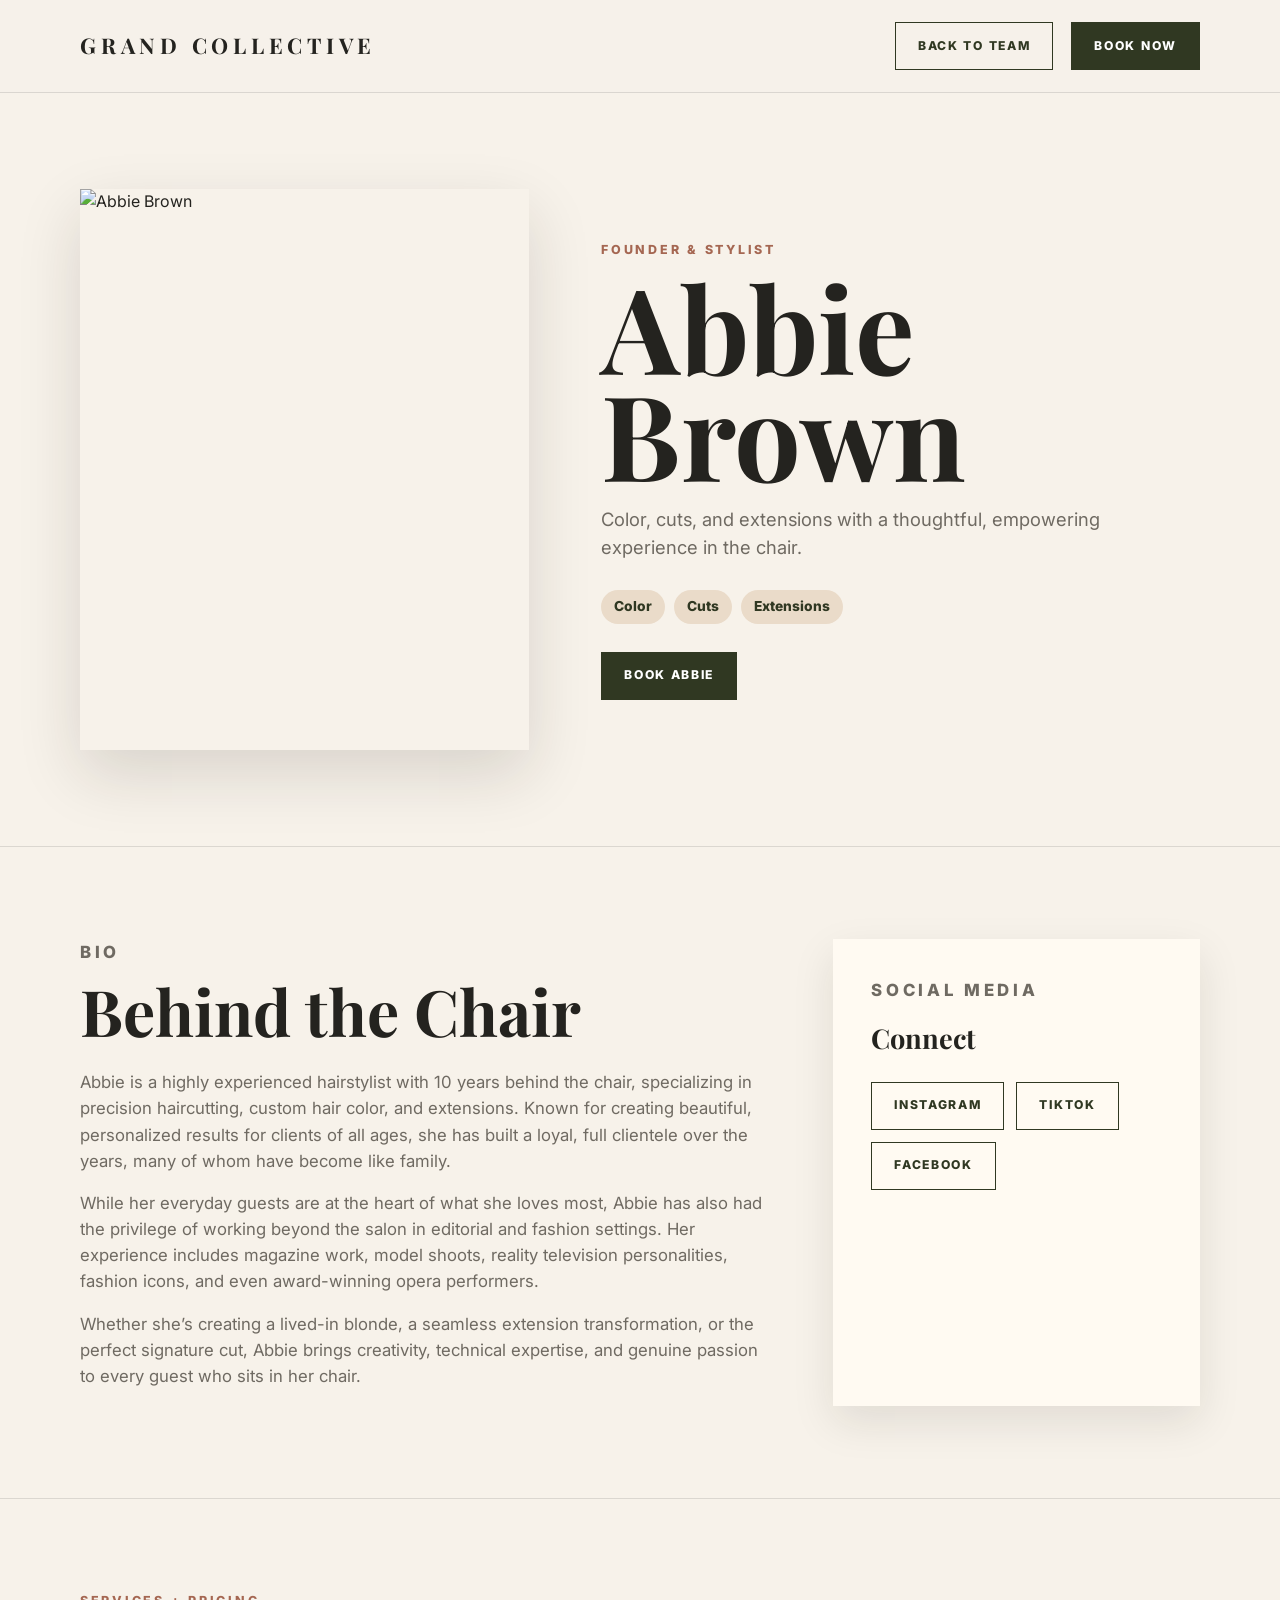
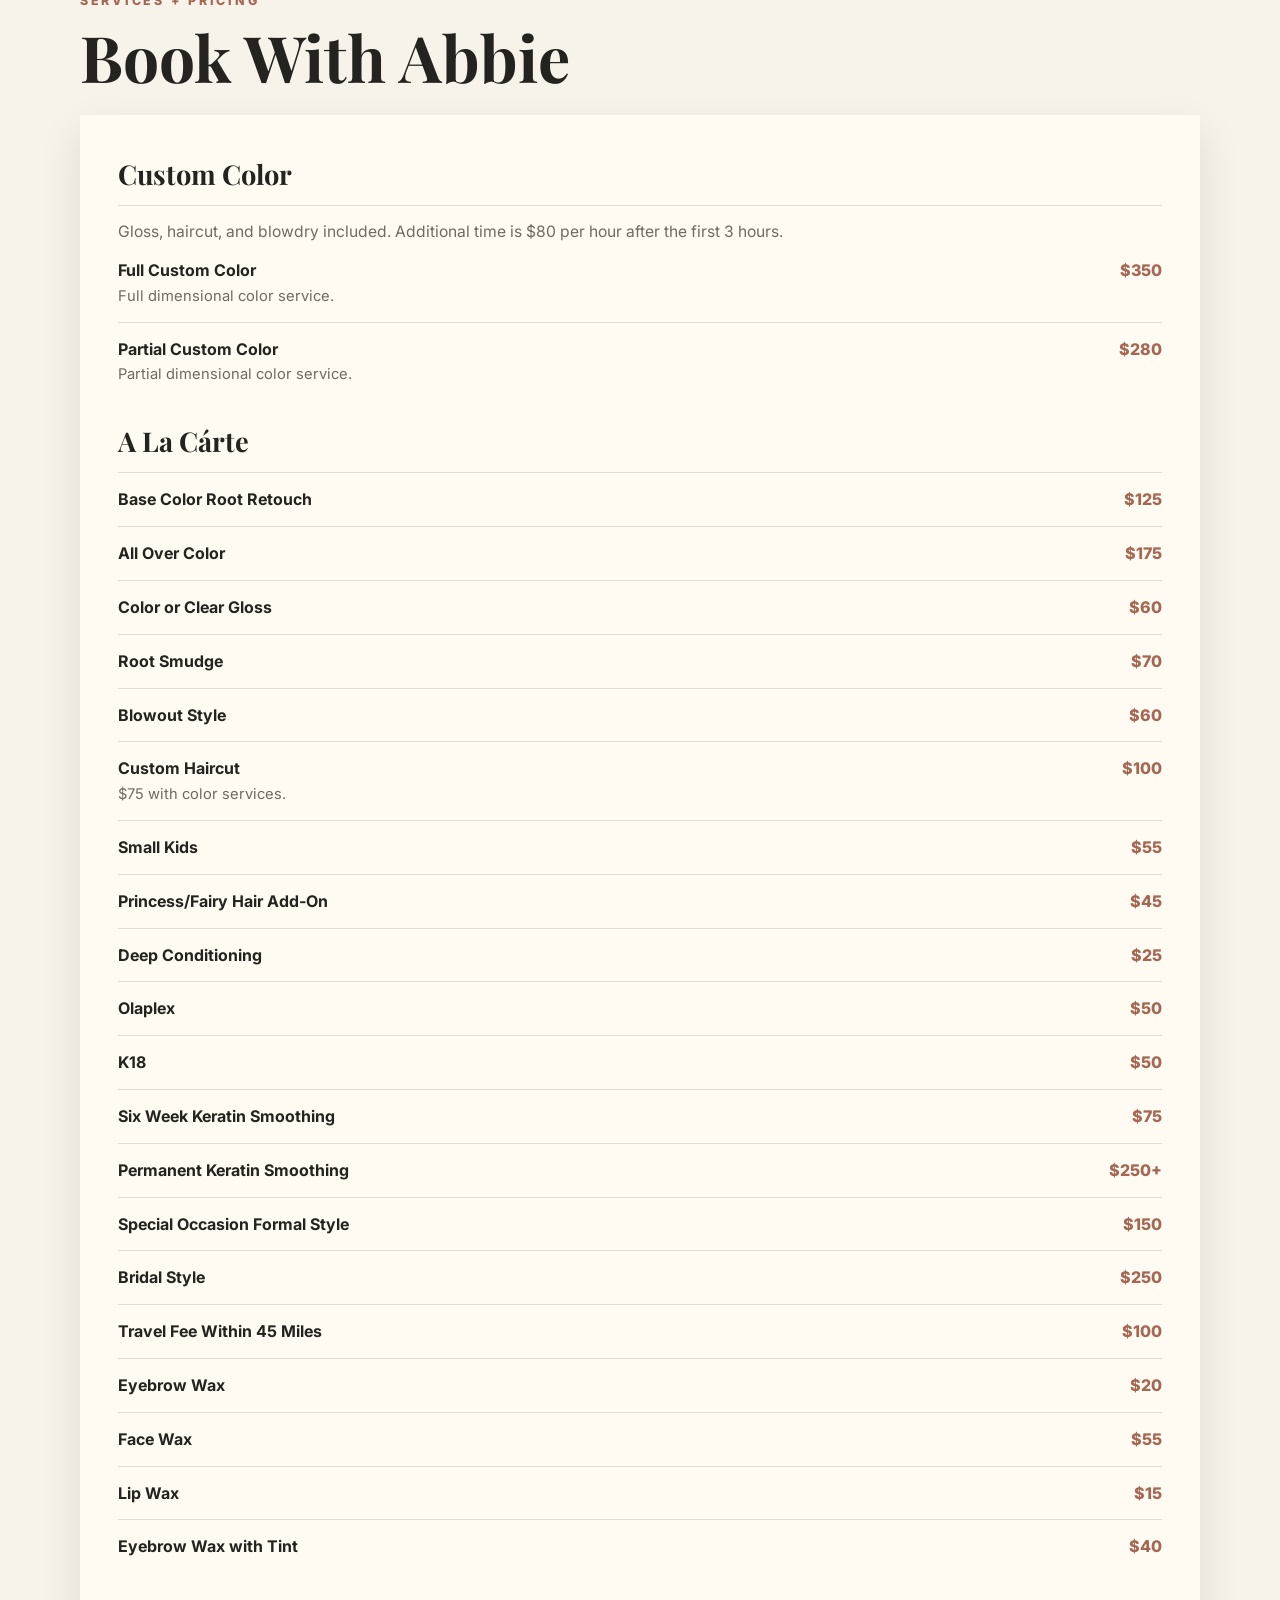
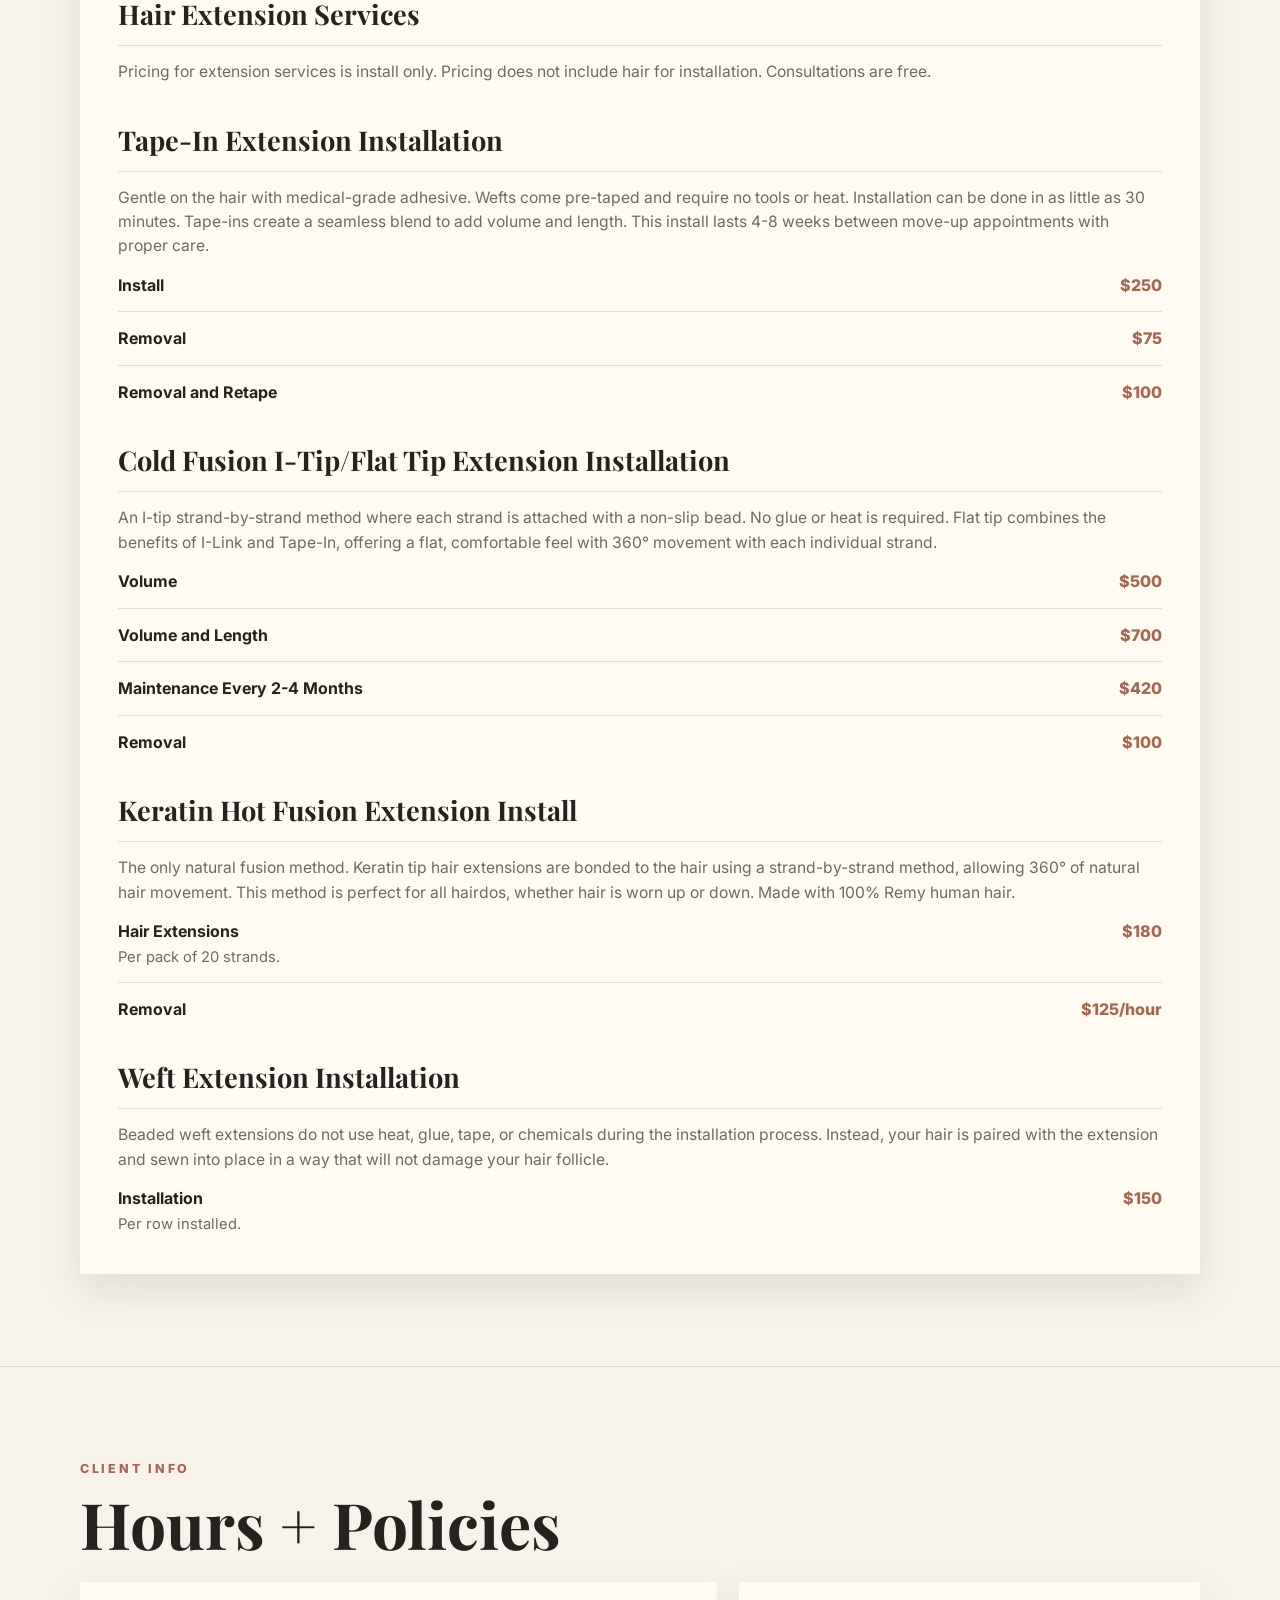
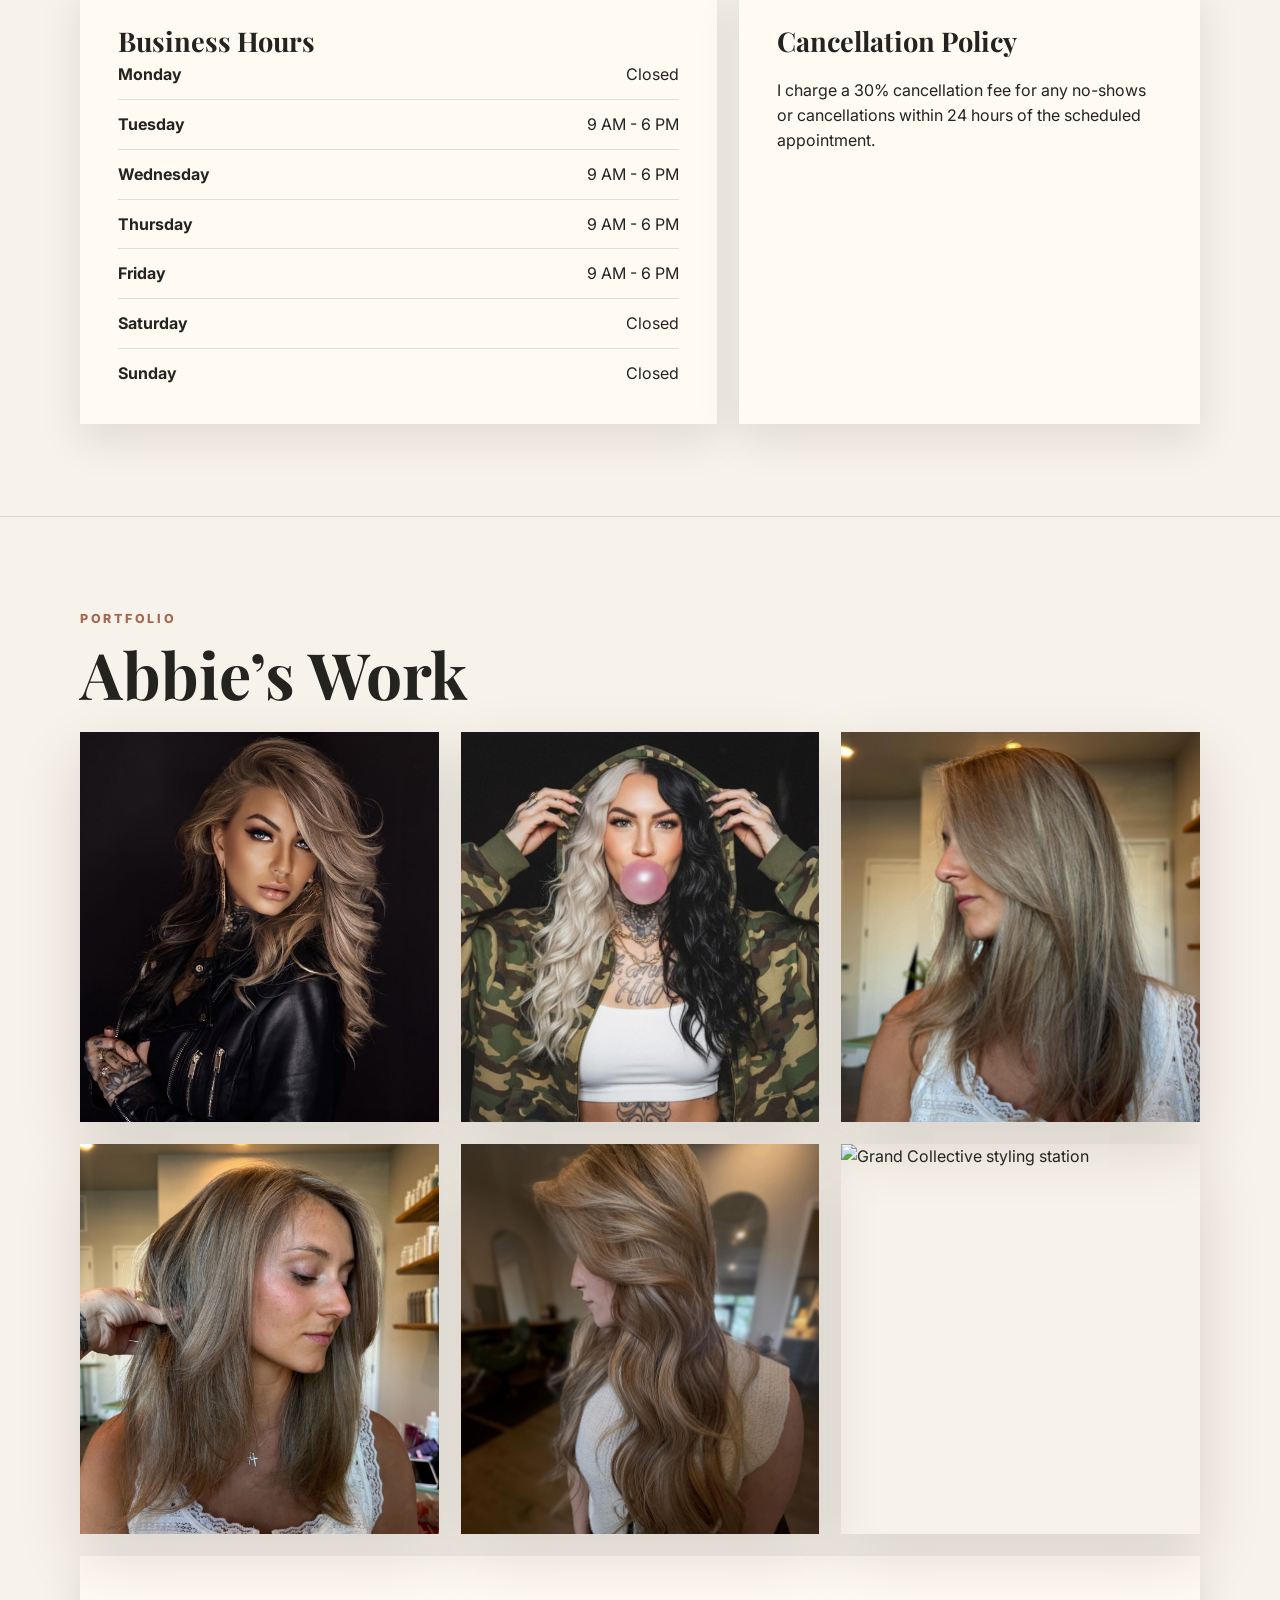
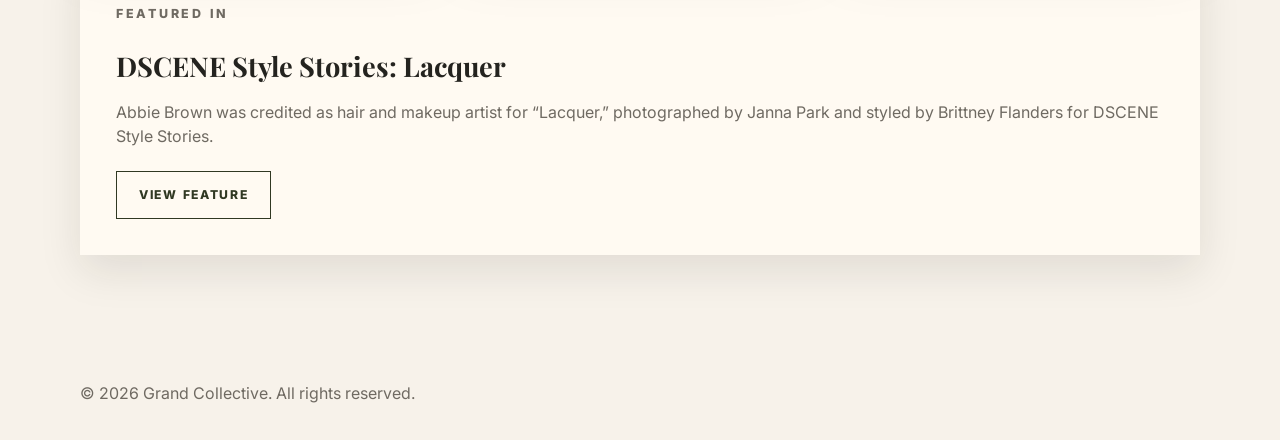
==== abbie-brown.html @ d24822b7 "Initial Grand Collective website" ====
<!doctype html>
<html lang="en">
  <head>
    <meta charset="utf-8" />
    <meta name="viewport" content="width=device-width, initial-scale=1" />
    <title>Abbie Brown | Grand Collective</title>
    <meta
      name="description"
      content="Meet Abbie Brown, founder and stylist at Grand Collective. Explore her bio, services, pricing, portfolio, and social links."
    />
    <link rel="preconnect" href="https://fonts.googleapis.com" />
    <link rel="preconnect" href="https://fonts.gstatic.com" crossorigin />
    <link
      href="https://fonts.googleapis.com/css2?family=Inter:wght@400;500;600;700;800&family=Playfair+Display:wght@500;600;700&display=swap"
      rel="stylesheet"
    />
    <style>
      :root {
        --paper: #f7f2ea;
        --cream: #fffaf2;
        --ink: #24231f;
        --olive: #303822;
        --sage: #687452;
        --clay: #a56752;
        --sand: #e7d8c4;
        --muted: #6f6a62;
        --line: rgba(36, 35, 31, 0.13);
        --shadow: 0 24px 60px rgba(35, 29, 22, 0.14);
      }

      * {
        box-sizing: border-box;
      }

      body {
        margin: 0;
        background: var(--paper);
        color: var(--ink);
        font-family: Inter, system-ui, sans-serif;
        line-height: 1.55;
      }

      img {
        display: block;
        width: 100%;
      }

      a {
        color: inherit;
        text-decoration: none;
      }

      .shell {
        width: min(1120px, calc(100% - 40px));
        margin: 0 auto;
      }

      .topbar {
        padding: 22px 0;
        border-bottom: 1px solid var(--line);
        background: rgba(247, 242, 234, 0.94);
      }

      .topbar-inner,
      .actions {
        display: flex;
        align-items: center;
        justify-content: space-between;
        gap: 18px;
      }

      .brand {
        font-family: "Playfair Display", Georgia, serif;
        font-size: 1.35rem;
        font-weight: 700;
        letter-spacing: 0.22em;
      }

      .button {
        display: inline-flex;
        align-items: center;
        justify-content: center;
        min-height: 48px;
        padding: 0 22px;
        border: 1px solid var(--olive);
        background: var(--olive);
        color: #fff;
        font-size: 0.76rem;
        font-weight: 800;
        letter-spacing: 0.14em;
        text-transform: uppercase;
        transition: transform 180ms ease, background 180ms ease, color 180ms ease;
      }

      .button:hover {
        transform: translateY(-1px);
        background: var(--clay);
      }

      .button.secondary {
        background: transparent;
        color: var(--olive);
      }

      .button.secondary:hover {
        background: var(--olive);
        color: #fff;
      }

      .hero {
        padding: clamp(52px, 8vw, 96px) 0;
      }

      .hero-grid {
        display: grid;
        grid-template-columns: minmax(280px, 0.75fr) minmax(0, 1fr);
        gap: clamp(34px, 6vw, 72px);
        align-items: center;
      }

      .portrait {
        aspect-ratio: 4 / 5;
        object-fit: cover;
        object-position: center 30%;
        box-shadow: var(--shadow);
      }

      .eyebrow {
        margin: 0 0 14px;
        color: var(--clay);
        font-size: 0.78rem;
        font-weight: 800;
        letter-spacing: 0.22em;
        text-transform: uppercase;
      }

      h1,
      h2,
      h3 {
        font-family: "Playfair Display", Georgia, serif;
        letter-spacing: 0;
      }

      h1 {
        margin: 0;
        font-size: clamp(4rem, 10vw, 7.4rem);
        line-height: 0.9;
      }

      h2 {
        margin: 0 0 26px;
        font-size: clamp(2.3rem, 5vw, 4.2rem);
        line-height: 1;
      }

      h3 {
        margin: 0;
        font-size: 1.7rem;
      }

      .lead {
        max-width: 640px;
        color: var(--muted);
        font-size: 1.15rem;
      }

      .chips {
        display: flex;
        flex-wrap: wrap;
        gap: 9px;
        margin: 28px 0;
      }

      .chip {
        display: inline-flex;
        align-items: center;
        min-height: 34px;
        padding: 0 13px;
        border-radius: 999px;
        background: #eadbc9;
        color: var(--olive);
        font-size: 0.86rem;
        font-weight: 800;
      }

      .section {
        padding: clamp(58px, 8vw, 92px) 0;
        border-top: 1px solid var(--line);
      }

      .bio {
        display: grid;
        grid-template-columns: minmax(0, 0.72fr) minmax(280px, 0.38fr);
        gap: clamp(30px, 5vw, 58px);
      }

      .bio p {
        margin-top: 0;
        color: var(--muted);
        font-size: 1.05rem;
      }

      .panel {
        background: var(--cream);
        padding: clamp(24px, 4vw, 38px);
        box-shadow: 0 16px 40px rgba(32, 28, 22, 0.1);
      }

      .service-list {
        display: grid;
        gap: 34px;
      }

      .service-group {
        display: grid;
        gap: 14px;
      }

      .service-group h3 {
        padding-bottom: 10px;
        border-bottom: 1px solid var(--line);
      }

      .service-note {
        margin: 0;
        color: var(--muted);
        font-size: 0.98rem;
      }

      .service-row {
        display: grid;
        grid-template-columns: 1fr auto;
        gap: 18px;
        padding-bottom: 14px;
        border-bottom: 1px solid var(--line);
      }

      .service-row:last-child {
        padding-bottom: 0;
        border-bottom: 0;
      }

      .service-row strong {
        display: block;
      }

      .service-row span {
        color: var(--muted);
        font-size: 0.92rem;
      }

      .price {
        color: var(--clay);
        font-weight: 800;
        white-space: nowrap;
      }

      .portfolio {
        display: grid;
        grid-template-columns: repeat(3, minmax(0, 1fr));
        gap: 22px;
      }

      .portfolio img {
        height: 390px;
        object-fit: cover;
        box-shadow: var(--shadow);
      }

      .portfolio img:nth-child(1),
      .portfolio img:nth-child(2) {
        grid-column: span 1;
        object-position: center 34%;
      }

      .portfolio img:nth-child(3),
      .portfolio img:nth-child(4),
      .portfolio img:nth-child(5) {
        object-position: center 28%;
      }

      .portfolio img:nth-child(6) {
        object-position: center 42%;
      }

      .feature-credit {
        margin-top: 22px;
        background: var(--cream);
        padding: clamp(24px, 4vw, 36px);
        box-shadow: 0 16px 40px rgba(32, 28, 22, 0.1);
      }

      .feature-credit p {
        margin: 12px 0 22px;
        color: var(--muted);
      }

      .policy-card {
        max-width: 760px;
      }

      .info-grid {
        display: grid;
        grid-template-columns: minmax(0, 0.58fr) minmax(0, 0.42fr);
        gap: 22px;
      }

      .hours-list {
        display: grid;
        gap: 12px;
      }

      .hours-row {
        display: flex;
        justify-content: space-between;
        gap: 18px;
        padding-bottom: 12px;
        border-bottom: 1px solid var(--line);
      }

      .hours-row:last-child {
        padding-bottom: 0;
        border-bottom: 0;
      }

      .hours-row strong {
        color: var(--ink);
      }

      .socials {
        display: flex;
        flex-wrap: wrap;
        gap: 12px;
      }

      footer {
        padding: 34px 0;
        color: var(--muted);
      }

      @media (max-width: 800px) {
        .topbar-inner,
        .actions,
        .hero-grid,
        .bio,
        .info-grid,
        .portfolio {
          grid-template-columns: 1fr;
        }

        .topbar-inner,
        .actions {
          align-items: flex-start;
          flex-direction: column;
        }

        .portfolio img {
          height: auto;
          aspect-ratio: 4 / 5;
        }
      }
    </style>
  </head>
  <body>
    <header class="topbar">
      <div class="shell topbar-inner">
        <a class="brand" href="index.html">GRAND COLLECTIVE</a>
        <div class="actions">
          <a class="button secondary" href="index.html#team">Back to Team</a>
          <a class="button" href="https://grandcollectivehuntsville.glossgenius.com/?utm_source=ig&utm_medium=social&utm_content=link_in_bio&fbclid=PAZXh0bgNhZW0CMTEAc3J0YwZhcHBfaWQMMjU2MjgxMDQwNTU4AAGnZsfAuqTr_RcY8JZEIVzweWNhP7jleYzl6DCCFfzknb7yKL3kQBgJH4zd3f0_aem_VkhIuakeYxaHfkdkt6CN2g" target="_blank" rel="noopener noreferrer">Book Now</a>
        </div>
      </div>
    </header>

    <main>
      <section class="hero">
        <div class="shell hero-grid">
          <img
            class="portrait"
            src="https://scontent-atl3-3.xx.fbcdn.net/v/t51.82787-15/645828600_18410996041132107_3146058509000540786_n.jpg?_nc_cat=110&ccb=1-7&_nc_sid=13d280&_nc_ohc=li1byOD70IgQ7kNvwHXrajr&_nc_oc=AdpPL_FQhlfdvkfmpKuUC0N3AaipbnE9xG3eQyv5bgI722FaXKbrHOtxYbBy1-VGNukWis0WMuGWxEHHqZU8U7DI&_nc_zt=23&_nc_ht=scontent-atl3-3.xx&_nc_gid=JzuvWcwWNHqsFKh1lFBW8g&_nc_ss=7b2a8&oh=00_Af6SgL-Ng6SJJpRJ5q_Zm3h-JYjQXnUCcD03-8H7LQjuSw&oe=69FB43D0"
            alt="Abbie Brown"
          />
          <div>
            <p class="eyebrow">Founder & Stylist</p>
            <h1>Abbie Brown</h1>
            <p class="lead">
              Color, cuts, and extensions with a thoughtful, empowering experience in the chair.
            </p>
            <div class="chips" aria-label="Specialties">
              <span class="chip">Color</span>
              <span class="chip">Cuts</span>
              <span class="chip">Extensions</span>
            </div>
            <div class="actions">
              <a class="button" href="https://grandcollectivehuntsville.glossgenius.com/?utm_source=ig&utm_medium=social&utm_content=link_in_bio&fbclid=PAZXh0bgNhZW0CMTEAc3J0YwZhcHBfaWQMMjU2MjgxMDQwNTU4AAGnZsfAuqTr_RcY8JZEIVzweWNhP7jleYzl6DCCFfzknb7yKL3kQBgJH4zd3f0_aem_VkhIuakeYxaHfkdkt6CN2g" target="_blank" rel="noopener noreferrer">Book Abbie</a>
            </div>
          </div>
        </div>
      </section>

      <section class="section">
        <div class="shell bio">
          <div>
            <p class="eyebrow">Bio</p>
            <h2>Behind the Chair</h2>
            <p>
              Abbie is a highly experienced hairstylist with 10 years behind the chair, specializing in precision
              haircutting, custom hair color, and extensions. Known for creating beautiful, personalized results for
              clients of all ages, she has built a loyal, full clientele over the years, many of whom have become like
              family.
            </p>
            <p>
              While her everyday guests are at the heart of what she loves most, Abbie has also had the privilege of
              working beyond the salon in editorial and fashion settings. Her experience includes magazine work, model
              shoots, reality television personalities, fashion icons, and even award-winning opera performers.
            </p>
            <p>
              Whether she’s creating a lived-in blonde, a seamless extension transformation, or the perfect signature
              cut, Abbie brings creativity, technical expertise, and genuine passion to every guest who sits in her
              chair.
            </p>
          </div>

          <aside class="panel">
            <p class="eyebrow">Social Media</p>
            <h3>Connect</h3>
            <div class="socials" style="margin-top: 22px">
              <a
                class="button secondary"
                href="https://www.instagram.com/abbiebrownstylist/"
                target="_blank"
                rel="noopener noreferrer"
              >
                Instagram
              </a>
              <a
                class="button secondary"
                href="https://www.tiktok.com/@abbiebrownstylist"
                target="_blank"
                rel="noopener noreferrer"
              >
                TikTok
              </a>
              <a
                class="button secondary"
                href="https://www.facebook.com/abbiebrownstylist/?ref=NONE_xav_ig_profile_page_web"
                target="_blank"
                rel="noopener noreferrer"
              >
                Facebook
              </a>
            </div>
          </aside>
        </div>
      </section>

      <section class="section">
        <div class="shell">
          <p class="eyebrow">Services + Pricing</p>
          <h2>Book With Abbie</h2>
          <div class="panel service-list">
            <div class="service-group">
              <h3>Custom Color</h3>
              <p class="service-note">Gloss, haircut, and blowdry included. Additional time is $80 per hour after the first 3 hours.</p>
              <div class="service-row">
                <div>
                  <strong>Full Custom Color</strong>
                  <span>Full dimensional color service.</span>
                </div>
                <div class="price">$350</div>
              </div>
              <div class="service-row">
                <div>
                  <strong>Partial Custom Color</strong>
                  <span>Partial dimensional color service.</span>
                </div>
                <div class="price">$280</div>
              </div>
            </div>

            <div class="service-group">
              <h3>A La Cárte</h3>
              <div class="service-row"><div><strong>Base Color Root Retouch</strong></div><div class="price">$125</div></div>
              <div class="service-row"><div><strong>All Over Color</strong></div><div class="price">$175</div></div>
              <div class="service-row"><div><strong>Color or Clear Gloss</strong></div><div class="price">$60</div></div>
              <div class="service-row"><div><strong>Root Smudge</strong></div><div class="price">$70</div></div>
              <div class="service-row"><div><strong>Blowout Style</strong></div><div class="price">$60</div></div>
              <div class="service-row">
                <div><strong>Custom Haircut</strong><span>$75 with color services.</span></div>
                <div class="price">$100</div>
              </div>
              <div class="service-row"><div><strong>Small Kids</strong></div><div class="price">$55</div></div>
              <div class="service-row"><div><strong>Princess/Fairy Hair Add-On</strong></div><div class="price">$45</div></div>
              <div class="service-row"><div><strong>Deep Conditioning</strong></div><div class="price">$25</div></div>
              <div class="service-row"><div><strong>Olaplex</strong></div><div class="price">$50</div></div>
              <div class="service-row"><div><strong>K18</strong></div><div class="price">$50</div></div>
              <div class="service-row"><div><strong>Six Week Keratin Smoothing</strong></div><div class="price">$75</div></div>
              <div class="service-row"><div><strong>Permanent Keratin Smoothing</strong></div><div class="price">$250+</div></div>
              <div class="service-row"><div><strong>Special Occasion Formal Style</strong></div><div class="price">$150</div></div>
              <div class="service-row"><div><strong>Bridal Style</strong></div><div class="price">$250</div></div>
              <div class="service-row"><div><strong>Travel Fee Within 45 Miles</strong></div><div class="price">$100</div></div>
              <div class="service-row"><div><strong>Eyebrow Wax</strong></div><div class="price">$20</div></div>
              <div class="service-row"><div><strong>Face Wax</strong></div><div class="price">$55</div></div>
              <div class="service-row"><div><strong>Lip Wax</strong></div><div class="price">$15</div></div>
              <div class="service-row"><div><strong>Eyebrow Wax with Tint</strong></div><div class="price">$40</div></div>
            </div>

            <div class="service-group">
              <h3>Hair Extension Services</h3>
              <p class="service-note">
                Pricing for extension services is install only. Pricing does not include hair for installation.
                Consultations are free.
              </p>
            </div>

            <div class="service-group">
              <h3>Tape-In Extension Installation</h3>
              <p class="service-note">
                Gentle on the hair with medical-grade adhesive. Wefts come pre-taped and require no tools or heat.
                Installation can be done in as little as 30 minutes. Tape-ins create a seamless blend to add volume and
                length. This install lasts 4-8 weeks between move-up appointments with proper care.
              </p>
              <div class="service-row"><div><strong>Install</strong></div><div class="price">$250</div></div>
              <div class="service-row"><div><strong>Removal</strong></div><div class="price">$75</div></div>
              <div class="service-row"><div><strong>Removal and Retape</strong></div><div class="price">$100</div></div>
            </div>

            <div class="service-group">
              <h3>Cold Fusion I-Tip/Flat Tip Extension Installation</h3>
              <p class="service-note">
                An I-tip strand-by-strand method where each strand is attached with a non-slip bead. No glue or heat is
                required. Flat tip combines the benefits of I-Link and Tape-In, offering a flat, comfortable feel with
                360° movement with each individual strand.
              </p>
              <div class="service-row"><div><strong>Volume</strong></div><div class="price">$500</div></div>
              <div class="service-row"><div><strong>Volume and Length</strong></div><div class="price">$700</div></div>
              <div class="service-row"><div><strong>Maintenance Every 2-4 Months</strong></div><div class="price">$420</div></div>
              <div class="service-row"><div><strong>Removal</strong></div><div class="price">$100</div></div>
            </div>

            <div class="service-group">
              <h3>Keratin Hot Fusion Extension Install</h3>
              <p class="service-note">
                The only natural fusion method. Keratin tip hair extensions are bonded to the hair using a
                strand-by-strand method, allowing 360° of natural hair movement. This method is perfect for all hairdos,
                whether hair is worn up or down. Made with 100% Remy human hair.
              </p>
              <div class="service-row">
                <div><strong>Hair Extensions</strong><span>Per pack of 20 strands.</span></div>
                <div class="price">$180</div>
              </div>
              <div class="service-row"><div><strong>Removal</strong></div><div class="price">$125/hour</div></div>
            </div>

            <div class="service-group">
              <h3>Weft Extension Installation</h3>
              <p class="service-note">
                Beaded weft extensions do not use heat, glue, tape, or chemicals during the installation process.
                Instead, your hair is paired with the extension and sewn into place in a way that will not damage your
                hair follicle.
              </p>
              <div class="service-row">
                <div><strong>Installation</strong><span>Per row installed.</span></div>
                <div class="price">$150</div>
              </div>
            </div>
          </div>
        </div>
      </section>

      <section class="section">
        <div class="shell">
          <p class="eyebrow">Client Info</p>
          <h2>Hours + Policies</h2>
          <div class="info-grid">
            <div class="panel">
              <h3>Business Hours</h3>
              <div class="hours-list">
                <div class="hours-row"><strong>Monday</strong><span>Closed</span></div>
                <div class="hours-row"><strong>Tuesday</strong><span>9 AM - 6 PM</span></div>
                <div class="hours-row"><strong>Wednesday</strong><span>9 AM - 6 PM</span></div>
                <div class="hours-row"><strong>Thursday</strong><span>9 AM - 6 PM</span></div>
                <div class="hours-row"><strong>Friday</strong><span>9 AM - 6 PM</span></div>
                <div class="hours-row"><strong>Saturday</strong><span>Closed</span></div>
                <div class="hours-row"><strong>Sunday</strong><span>Closed</span></div>
              </div>
            </div>
            <div class="panel policy-card">
              <h3>Cancellation Policy</h3>
              <p>
                I charge a 30% cancellation fee for any no-shows or cancellations within 24 hours of the scheduled
                appointment.
              </p>
            </div>
          </div>
        </div>
      </section>

      <section class="section">
        <div class="shell">
          <p class="eyebrow">Portfolio</p>
          <h2>Abbie’s Work</h2>
          <div class="portfolio">
            <img src="assets/abbie-portfolio-editorial-blonde.jpg" alt="Editorial blonde hair styled by Abbie Brown" />
            <img src="assets/abbie-portfolio-split-color.jpg" alt="Split black and platinum hair color by Abbie Brown" />
            <img src="assets/abbie-portfolio-soft-blonde-side.jpg" alt="Soft dimensional blonde color by Abbie Brown" />
            <img src="assets/abbie-portfolio-soft-blonde-front.jpg" alt="Dimensional blonde haircut and color by Abbie Brown" />
            <img src="assets/abbie-portfolio-long-blonde.jpg" alt="Long blonde waves and color by Abbie Brown" />
            <img src="assets/salon-styling-station.jpeg" alt="Grand Collective styling station" />
          </div>
          <div class="feature-credit">
            <p class="eyebrow">Featured In</p>
            <h3>DSCENE Style Stories: Lacquer</h3>
            <p>
              Abbie Brown was credited as hair and makeup artist for “Lacquer,” photographed by Janna Park and styled by
              Brittney Flanders for DSCENE Style Stories.
            </p>
            <a
              class="button secondary"
              href="https://www.designscene.net/2022/04/lacquer-janna-park.html"
              target="_blank"
              rel="noopener noreferrer"
            >
              View Feature
            </a>
          </div>
        </div>
      </section>
    </main>

    <footer>
      <div class="shell">© 2026 Grand Collective. All rights reserved.</div>
    </footer>
  </body>
</html>
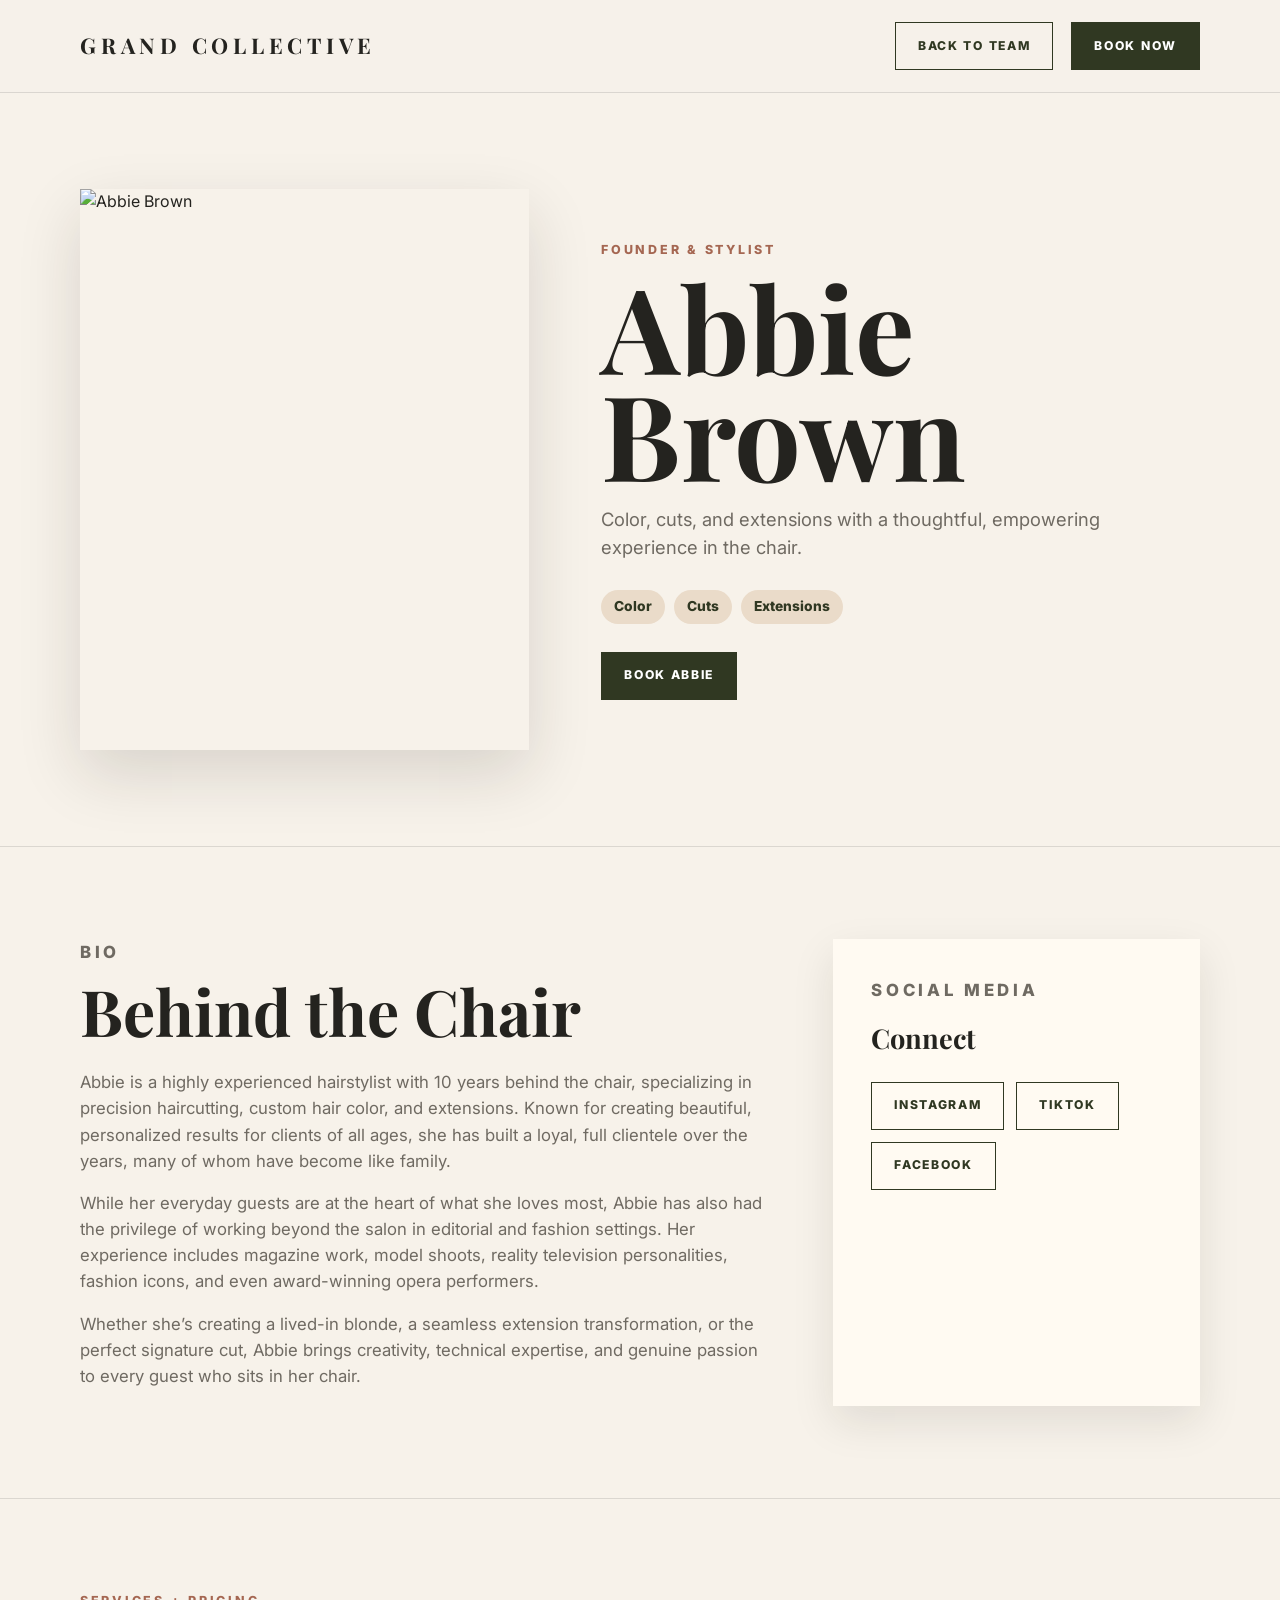
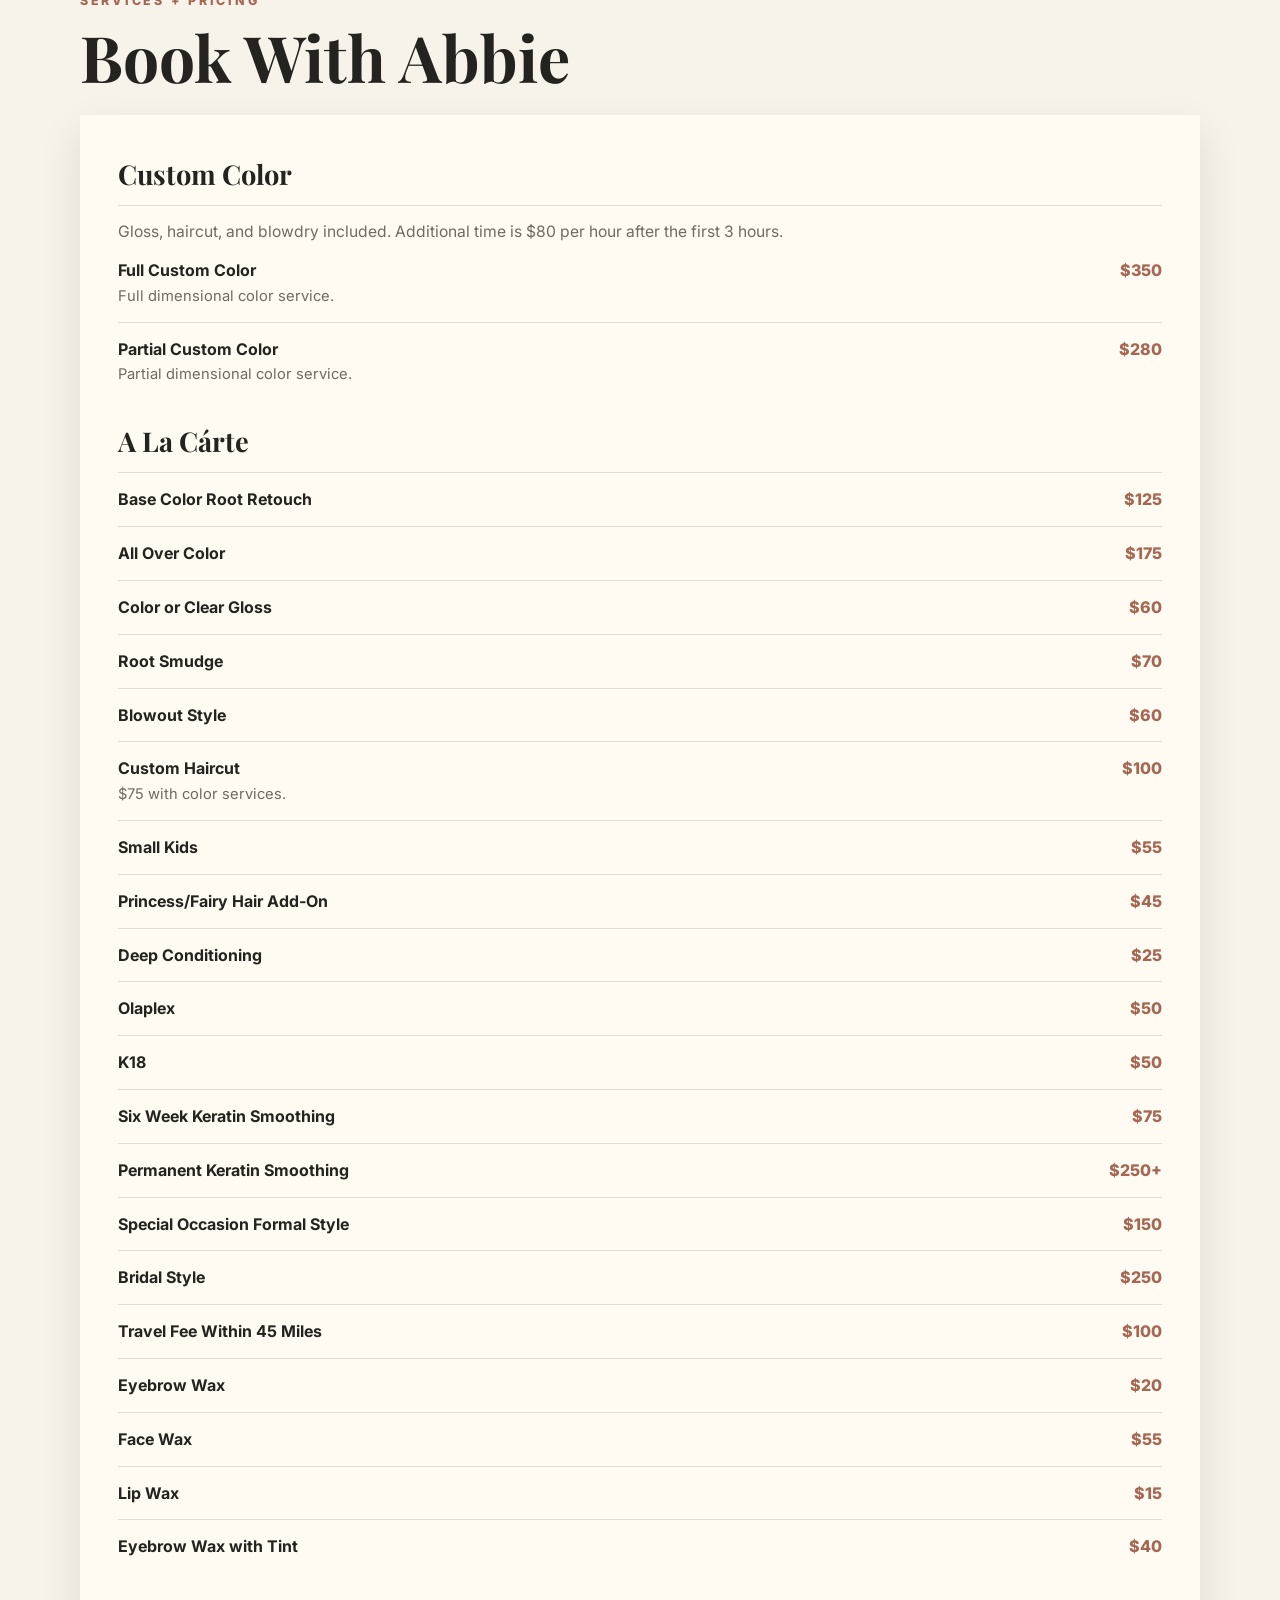
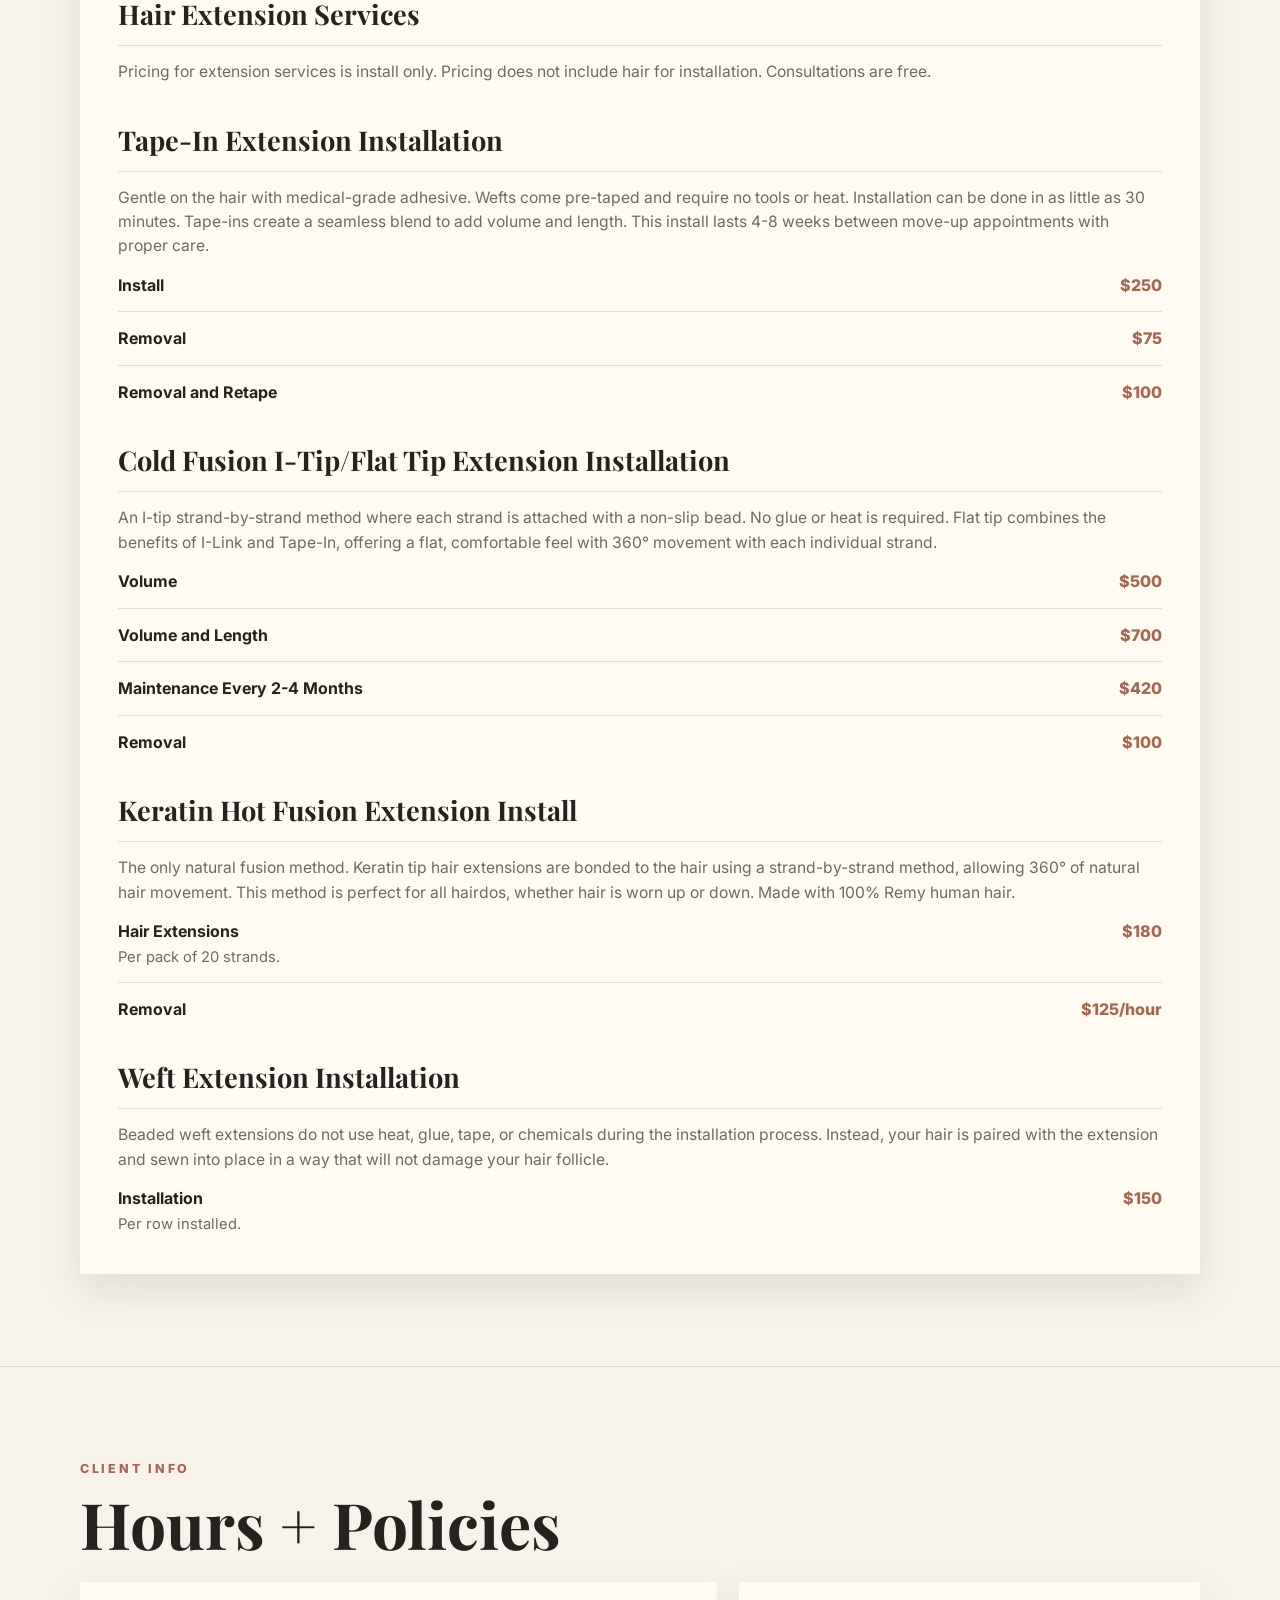
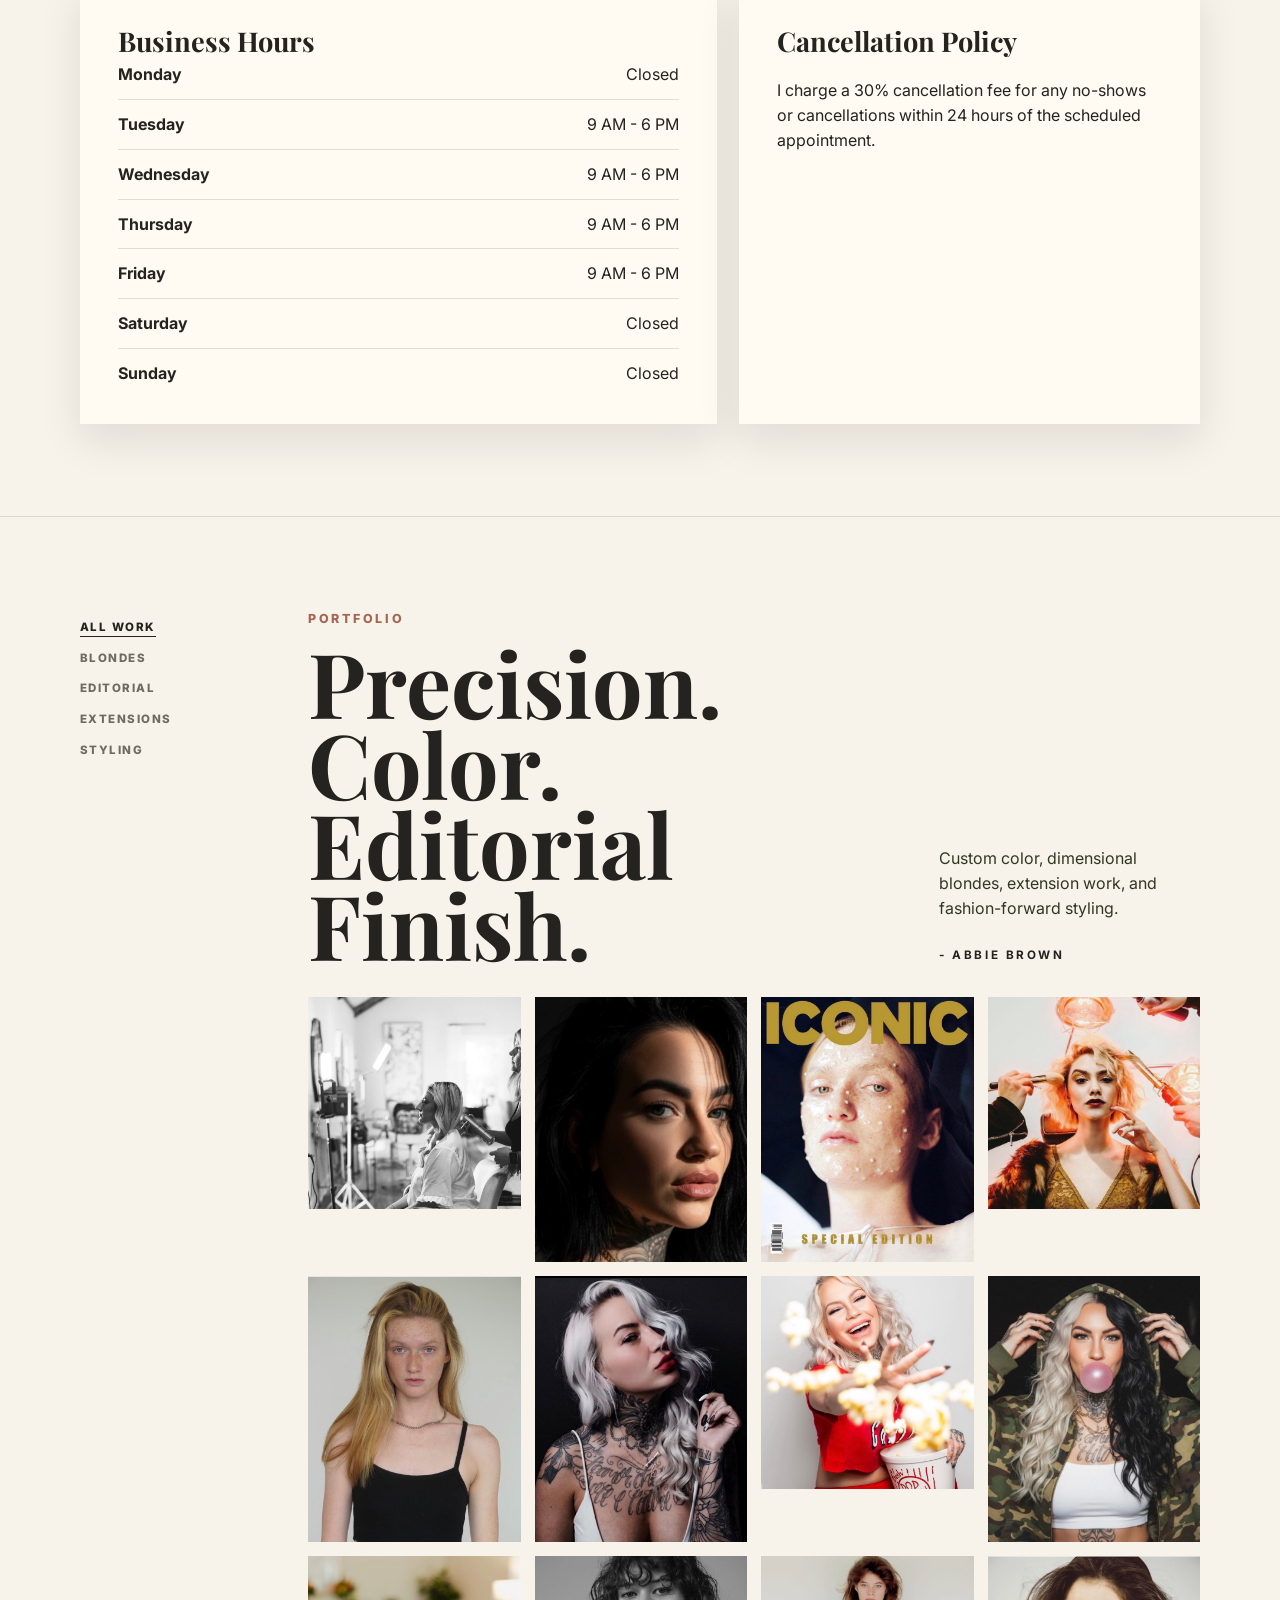
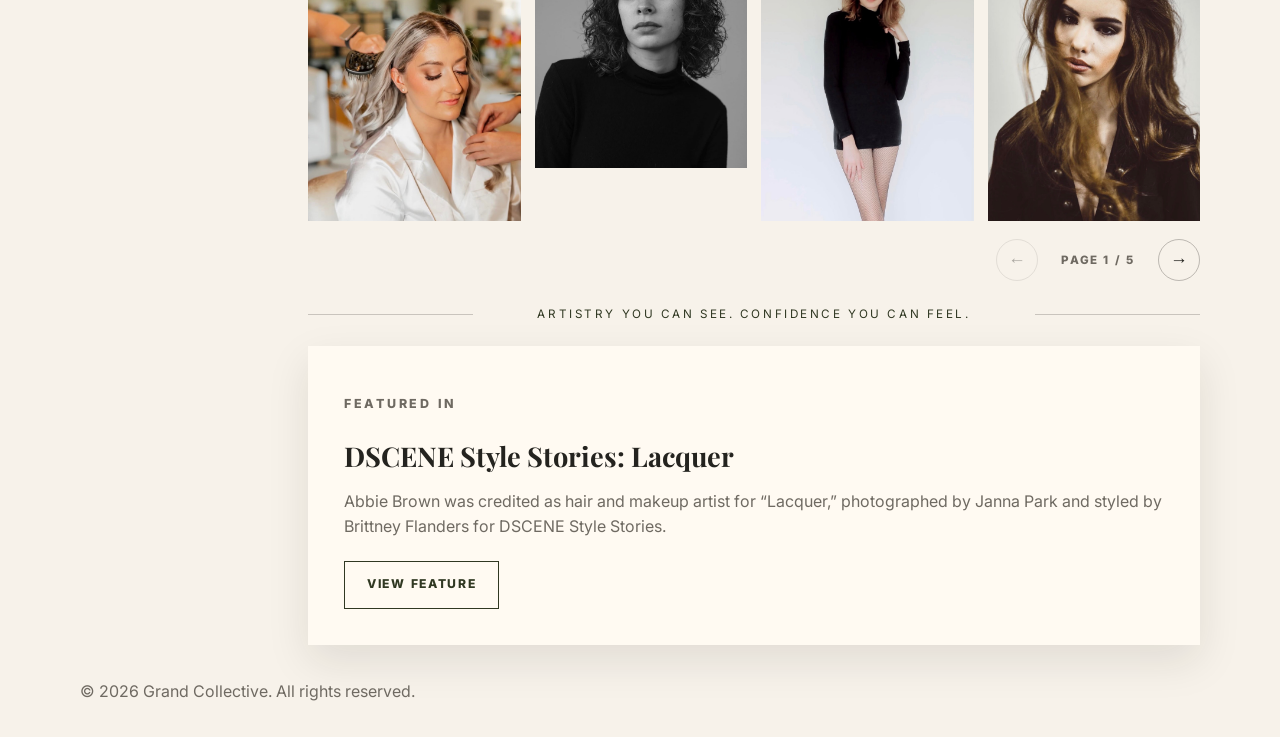
==== commit 5a17496f: "Edits" ====
--- a/abbie-brown.html
+++ b/abbie-brown.html
@@ -360,6 +360,195 @@
         }
       }
     </style>
+    <style>
+      .portfolio-section {
+        padding-bottom: 0;
+      }
+
+      .portfolio-editorial {
+        display: grid;
+        grid-template-columns: 170px minmax(0, 1fr);
+        gap: clamp(28px, 5vw, 58px);
+      }
+
+      .portfolio-nav {
+        display: flex;
+        flex-direction: column;
+        gap: 13px;
+        padding-top: 10px;
+        color: #6f6a62;
+        font-size: 0.72rem;
+        font-weight: 800;
+        letter-spacing: 0.13em;
+        text-transform: uppercase;
+      }
+
+      .portfolio-nav button {
+        width: fit-content;
+        padding: 0;
+        border: 0;
+        background: transparent;
+        color: inherit;
+        font: inherit;
+        letter-spacing: inherit;
+        text-align: left;
+        text-transform: inherit;
+        cursor: pointer;
+      }
+
+      .portfolio-nav button.is-active {
+        color: #24231f;
+        text-decoration: underline;
+        text-underline-offset: 5px;
+      }
+
+      .portfolio-intro {
+        display: grid;
+        grid-template-columns: minmax(0, 1fr) minmax(190px, 0.46fr);
+        gap: clamp(28px, 5vw, 66px);
+        align-items: end;
+        margin-bottom: 32px;
+      }
+
+      .portfolio-intro h2 {
+        max-width: 620px;
+        margin-bottom: 0;
+        font-size: clamp(3.4rem, 7vw, 6.7rem);
+        line-height: 0.9;
+      }
+
+      .portfolio-note {
+        max-width: 240px;
+        margin: 0 0 12px;
+        color: #303822;
+      }
+
+      .portfolio-signature {
+        margin: 26px 0 0;
+        color: #24231f;
+        font-size: 0.73rem;
+        font-weight: 700;
+        letter-spacing: 0.22em;
+        text-transform: uppercase;
+      }
+
+      .portfolio-masonry {
+        display: grid;
+        grid-template-columns: repeat(4, minmax(0, 1fr));
+        gap: 14px;
+      }
+
+      .portfolio-piece {
+        min-height: 0;
+        margin: 0;
+        aspect-ratio: 4 / 5;
+        overflow: hidden;
+        background: #ebe5dc;
+      }
+
+      .portfolio-piece:nth-child(6n + 1),
+      .portfolio-piece:nth-child(6n + 4) {
+        aspect-ratio: 1 / 1;
+      }
+
+      .portfolio-piece.is-hidden,
+      .portfolio-piece.is-page-hidden {
+        display: none;
+      }
+
+      .portfolio-piece img {
+        width: 100%;
+        height: 100%;
+        object-fit: cover;
+        box-shadow: none;
+      }
+
+      .portfolio-pagination {
+        display: flex;
+        justify-content: flex-end;
+        align-items: center;
+        gap: 14px;
+        margin-top: 18px;
+      }
+
+      .portfolio-arrow {
+        display: inline-grid;
+        width: 42px;
+        height: 42px;
+        place-items: center;
+        border: 1px solid rgba(36, 35, 31, 0.28);
+        border-radius: 999px;
+        background: transparent;
+        color: #24231f;
+        font-size: 1.1rem;
+        cursor: pointer;
+      }
+
+      .portfolio-arrow:disabled {
+        cursor: not-allowed;
+        opacity: 0.35;
+      }
+
+      .portfolio-page-count {
+        min-width: 92px;
+        color: #6f6a62;
+        font-size: 0.72rem;
+        font-weight: 800;
+        letter-spacing: 0.14em;
+        text-align: center;
+        text-transform: uppercase;
+      }
+
+      .portfolio-caption {
+        display: grid;
+        grid-template-columns: 1fr auto 1fr;
+        gap: clamp(18px, 5vw, 72px);
+        align-items: center;
+        padding: 24px 0 0;
+        color: #303822;
+        font-size: 0.73rem;
+        letter-spacing: 0.22em;
+        text-align: center;
+        text-transform: uppercase;
+      }
+
+      .portfolio-caption::before,
+      .portfolio-caption::after {
+        content: "";
+        height: 1px;
+        background: rgba(36, 35, 31, 0.22);
+      }
+
+      @media (max-width: 900px) {
+        .portfolio-editorial,
+        .portfolio-intro {
+          grid-template-columns: 1fr;
+        }
+
+        .portfolio-nav {
+          flex-flow: row wrap;
+        }
+
+        .portfolio-masonry {
+          grid-template-columns: repeat(3, minmax(0, 1fr));
+        }
+      }
+
+      @media (max-width: 620px) {
+        .portfolio-masonry {
+          grid-template-columns: repeat(2, minmax(0, 1fr));
+        }
+
+        .portfolio-pagination {
+          justify-content: center;
+        }
+
+        .portfolio-caption {
+          display: block;
+          line-height: 1.8;
+        }
+      }
+    </style>
   </head>
   <body>
     <header class="topbar">
@@ -596,19 +785,198 @@
         </div>
       </section>
 
-      <section class="section">
-        <div class="shell">
-          <p class="eyebrow">Portfolio</p>
-          <h2>Abbie’s Work</h2>
-          <div class="portfolio">
-            <img src="assets/abbie-portfolio-editorial-blonde.jpg" alt="Editorial blonde hair styled by Abbie Brown" />
-            <img src="assets/abbie-portfolio-split-color.jpg" alt="Split black and platinum hair color by Abbie Brown" />
-            <img src="assets/abbie-portfolio-soft-blonde-side.jpg" alt="Soft dimensional blonde color by Abbie Brown" />
-            <img src="assets/abbie-portfolio-soft-blonde-front.jpg" alt="Dimensional blonde haircut and color by Abbie Brown" />
-            <img src="assets/abbie-portfolio-long-blonde.jpg" alt="Long blonde waves and color by Abbie Brown" />
-            <img src="assets/salon-styling-station.jpeg" alt="Grand Collective styling station" />
-          </div>
-          <div class="feature-credit">
+      <section class="section portfolio-section">
+        <div class="shell portfolio-editorial">
+          <aside class="portfolio-nav" aria-label="Portfolio categories">
+            <button class="is-active" type="button" data-filter="all" aria-pressed="true">All Work</button>
+            <button type="button" data-filter="blondes" aria-pressed="false">Blondes</button>
+            <button type="button" data-filter="editorial" aria-pressed="false">Editorial</button>
+            <button type="button" data-filter="extensions" aria-pressed="false">Extensions</button>
+            <button type="button" data-filter="styling" aria-pressed="false">Styling</button>
+          </aside>
+          <div>
+            <div class="portfolio-intro">
+              <div>
+                <p class="eyebrow">Portfolio</p>
+                <h2>Precision. Color. Editorial Finish.</h2>
+              </div>
+              <div>
+                <p class="portfolio-note">Custom color, dimensional blondes, extension work, and fashion-forward styling.</p>
+                <p class="portfolio-signature">- Abbie Brown</p>
+              </div>
+            </div>
+            <div class="portfolio-masonry">
+              <figure class="portfolio-piece" data-categories="editorial styling">
+                <img src="assets/abbie-portfolio-8039.jpeg" alt="Abbie Brown portfolio work" />
+              </figure>
+              <figure class="portfolio-piece" data-categories="editorial styling">
+                <img src="assets/abbie-portfolio-8059.jpeg" alt="Abbie Brown portfolio work" />
+              </figure>
+              <figure class="portfolio-piece" data-categories="editorial styling">
+                <img src="assets/abbie-portfolio-7989.jpeg" alt="Abbie Brown portfolio work" />
+              </figure>
+              <figure class="portfolio-piece" data-categories="editorial styling">
+                <img src="assets/abbie-portfolio-8004.jpeg" alt="Abbie Brown portfolio work" />
+              </figure>
+              <figure class="portfolio-piece" data-categories="editorial styling">
+                <img src="assets/abbie-portfolio-7994.jpeg" alt="Abbie Brown portfolio work" />
+              </figure>
+              <figure class="portfolio-piece" data-categories="editorial styling">
+                <img src="assets/abbie-portfolio-8023.jpeg" alt="Abbie Brown portfolio work" />
+              </figure>
+              <figure class="portfolio-piece" data-categories="editorial styling">
+                <img src="assets/abbie-portfolio-8028.jpeg" alt="Abbie Brown portfolio work" />
+              </figure>
+              <figure class="portfolio-piece" data-categories="editorial styling">
+                <img src="assets/abbie-portfolio-8047.jpeg" alt="Abbie Brown portfolio work" />
+              </figure>
+              <figure class="portfolio-piece" data-categories="editorial styling">
+                <img src="assets/abbie-portfolio-8045.jpeg" alt="Abbie Brown portfolio work" />
+              </figure>
+              <figure class="portfolio-piece" data-categories="editorial styling">
+                <img src="assets/abbie-portfolio-8012.jpeg" alt="Abbie Brown portfolio work" />
+              </figure>
+              <figure class="portfolio-piece" data-categories="editorial styling">
+                <img src="assets/abbie-portfolio-8021.jpeg" alt="Abbie Brown portfolio work" />
+              </figure>
+              <figure class="portfolio-piece" data-categories="editorial styling">
+                <img src="assets/abbie-portfolio-8008.jpeg" alt="Abbie Brown portfolio work" />
+              </figure>
+              <figure class="portfolio-piece" data-categories="editorial styling">
+                <img src="assets/abbie-portfolio-8014.jpeg" alt="Abbie Brown portfolio work" />
+              </figure>
+              <figure class="portfolio-piece" data-categories="editorial styling">
+                <img src="assets/abbie-portfolio-8011.jpeg" alt="Abbie Brown portfolio work" />
+              </figure>
+              <figure class="portfolio-piece" data-categories="editorial styling">
+                <img src="assets/abbie-portfolio-8053.jpeg" alt="Abbie Brown portfolio work" />
+              </figure>
+              <figure class="portfolio-piece" data-categories="editorial styling">
+                <img src="assets/abbie-portfolio-8055.jpeg" alt="Abbie Brown portfolio work" />
+              </figure>
+              <figure class="portfolio-piece" data-categories="editorial styling">
+                <img src="assets/abbie-portfolio-8041.jpeg" alt="Abbie Brown portfolio work" />
+              </figure>
+              <figure class="portfolio-piece" data-categories="editorial styling">
+                <img src="assets/abbie-portfolio-8018.jpeg" alt="Abbie Brown portfolio work" />
+              </figure>
+              <figure class="portfolio-piece" data-categories="editorial styling">
+                <img src="assets/abbie-portfolio-8060.jpeg" alt="Abbie Brown portfolio work" />
+              </figure>
+              <figure class="portfolio-piece" data-categories="editorial styling">
+                <img src="assets/abbie-portfolio-8052.jpeg" alt="Abbie Brown portfolio work" />
+              </figure>
+              <figure class="portfolio-piece" data-categories="editorial styling">
+                <img src="assets/abbie-portfolio-7995.jpeg" alt="Abbie Brown portfolio work" />
+              </figure>
+              <figure class="portfolio-piece" data-categories="editorial styling">
+                <img src="assets/abbie-portfolio-8007.jpeg" alt="Abbie Brown portfolio work" />
+              </figure>
+              <figure class="portfolio-piece" data-categories="editorial styling">
+                <img src="assets/abbie-portfolio-8016.jpeg" alt="Abbie Brown portfolio work" />
+              </figure>
+              <figure class="portfolio-piece" data-categories="editorial styling">
+                <img src="assets/abbie-portfolio-8061.jpeg" alt="Abbie Brown portfolio work" />
+              </figure>
+              <figure class="portfolio-piece" data-categories="editorial styling">
+                <img src="assets/abbie-portfolio-8064.jpeg" alt="Abbie Brown portfolio work" />
+              </figure>
+              <figure class="portfolio-piece" data-categories="editorial styling">
+                <img src="assets/abbie-portfolio-8063.jpeg" alt="Abbie Brown portfolio work" />
+              </figure>
+              <figure class="portfolio-piece" data-categories="editorial styling">
+                <img src="assets/abbie-portfolio-7987.jpeg" alt="Abbie Brown portfolio work" />
+              </figure>
+              <figure class="portfolio-piece" data-categories="editorial styling">
+                <img src="assets/abbie-portfolio-8013.jpeg" alt="Abbie Brown portfolio work" />
+              </figure>
+              <figure class="portfolio-piece" data-categories="editorial styling">
+                <img src="assets/abbie-portfolio-8027.jpeg" alt="Abbie Brown portfolio work" />
+              </figure>
+              <figure class="portfolio-piece" data-categories="editorial styling">
+                <img src="assets/abbie-portfolio-8029.jpeg" alt="Abbie Brown portfolio work" />
+              </figure>
+              <figure class="portfolio-piece" data-categories="editorial styling">
+                <img src="assets/abbie-portfolio-8065.jpeg" alt="Abbie Brown portfolio work" />
+              </figure>
+              <figure class="portfolio-piece" data-categories="editorial styling">
+                <img src="assets/abbie-portfolio-8005.jpeg" alt="Abbie Brown portfolio work" />
+              </figure>
+              <figure class="portfolio-piece" data-categories="editorial styling">
+                <img src="assets/abbie-portfolio-8051.jpeg" alt="Abbie Brown portfolio work" />
+              </figure>
+              <figure class="portfolio-piece" data-categories="editorial styling">
+                <img src="assets/abbie-portfolio-8054.jpeg" alt="Abbie Brown portfolio work" />
+              </figure>
+              <figure class="portfolio-piece" data-categories="editorial styling">
+                <img src="assets/abbie-portfolio-8037.jpeg" alt="Abbie Brown portfolio work" />
+              </figure>
+              <figure class="portfolio-piece" data-categories="editorial styling">
+                <img src="assets/abbie-portfolio-8026.jpeg" alt="Abbie Brown portfolio work" />
+              </figure>
+              <figure class="portfolio-piece" data-categories="editorial styling">
+                <img src="assets/abbie-portfolio-7993.jpeg" alt="Abbie Brown portfolio work" />
+              </figure>
+              <figure class="portfolio-piece" data-categories="editorial styling">
+                <img src="assets/abbie-portfolio-7992.jpeg" alt="Abbie Brown portfolio work" />
+              </figure>
+              <figure class="portfolio-piece" data-categories="editorial styling">
+                <img src="assets/abbie-portfolio-8036.jpeg" alt="Abbie Brown portfolio work" />
+              </figure>
+              <figure class="portfolio-piece" data-categories="editorial styling">
+                <img src="assets/abbie-portfolio-8062.jpeg" alt="Abbie Brown portfolio work" />
+              </figure>
+              <figure class="portfolio-piece" data-categories="editorial styling">
+                <img src="assets/abbie-portfolio-8030.jpeg" alt="Abbie Brown portfolio work" />
+              </figure>
+              <figure class="portfolio-piece" data-categories="editorial styling">
+                <img src="assets/abbie-portfolio-8043.jpeg" alt="Abbie Brown portfolio work" />
+              </figure>
+              <figure class="portfolio-piece" data-categories="editorial styling">
+                <img src="assets/abbie-portfolio-8017.jpeg" alt="Abbie Brown portfolio work" />
+              </figure>
+              <figure class="portfolio-piece" data-categories="editorial styling">
+                <img src="assets/abbie-portfolio-8019.jpeg" alt="Abbie Brown portfolio work" />
+              </figure>
+              <figure class="portfolio-piece" data-categories="editorial styling">
+                <img src="assets/abbie-portfolio-8056.jpeg" alt="Abbie Brown portfolio work" />
+              </figure>
+              <figure class="portfolio-piece" data-categories="editorial styling">
+                <img src="assets/abbie-portfolio-8020.jpeg" alt="Abbie Brown portfolio work" />
+              </figure>
+              <figure class="portfolio-piece" data-categories="editorial styling">
+                <img src="assets/abbie-portfolio-8015.jpeg" alt="Abbie Brown portfolio work" />
+              </figure>
+              <figure class="portfolio-piece" data-categories="editorial styling">
+                <img src="assets/abbie-portfolio-7990.jpeg" alt="Abbie Brown portfolio work" />
+              </figure>
+              <figure class="portfolio-piece" data-categories="editorial styling">
+                <img src="assets/abbie-portfolio-7999.jpeg" alt="Abbie Brown portfolio work" />
+              </figure>
+              <figure class="portfolio-piece" data-categories="editorial styling">
+                <img src="assets/abbie-portfolio-8006.jpeg" alt="Abbie Brown portfolio work" />
+              </figure>
+              <figure class="portfolio-piece" data-categories="editorial styling">
+                <img src="assets/abbie-portfolio-7988.jpeg" alt="Abbie Brown portfolio work" />
+              </figure>
+              <figure class="portfolio-piece" data-categories="editorial styling">
+                <img src="assets/abbie-portfolio-8042.jpeg" alt="Abbie Brown portfolio work" />
+              </figure>
+              <figure class="portfolio-piece" data-categories="editorial styling">
+                <img src="assets/abbie-portfolio-8046.jpeg" alt="Abbie Brown portfolio work" />
+              </figure>
+            </div>
+            <div class="portfolio-pagination" aria-label="Portfolio pages">
+              <button class="portfolio-arrow" type="button" data-page-action="prev" aria-label="Previous portfolio page">
+                &larr;
+              </button>
+              <span class="portfolio-page-count" aria-live="polite">Page 1 / 1</span>
+              <button class="portfolio-arrow" type="button" data-page-action="next" aria-label="Next portfolio page">
+                &rarr;
+              </button>
+            </div>
+            <div class="portfolio-caption"><span>Artistry you can see. Confidence you can feel.</span></div>
+            <div class="feature-credit">
             <p class="eyebrow">Featured In</p>
             <h3>DSCENE Style Stories: Lacquer</h3>
             <p>
@@ -623,6 +991,7 @@
             >
               View Feature
             </a>
+            </div>
           </div>
         </div>
       </section>
@@ -631,5 +1000,70 @@
     <footer>
       <div class="shell">© 2026 Grand Collective. All rights reserved.</div>
     </footer>
+    <script>
+      const filterButtons = document.querySelectorAll(".portfolio-nav button");
+      const portfolioPieces = document.querySelectorAll(".portfolio-piece");
+      const pageButtons = document.querySelectorAll("[data-page-action]");
+      const pageCount = document.querySelector(".portfolio-page-count");
+      const pageSize = 12;
+      let activeFilter = "all";
+      let activePage = 0;
+
+      function visiblePieces() {
+        return Array.from(portfolioPieces).filter((piece) => {
+          const categories = piece.dataset.categories.split(" ");
+          return activeFilter === "all" || categories.includes(activeFilter);
+        });
+      }
+
+      function updatePortfolio() {
+        const pieces = visiblePieces();
+        const totalPages = Math.max(1, Math.ceil(pieces.length / pageSize));
+        activePage = Math.min(activePage, totalPages - 1);
+
+        portfolioPieces.forEach((piece) => {
+          piece.classList.add("is-hidden");
+          piece.classList.add("is-page-hidden");
+        });
+
+        pieces.forEach((piece, index) => {
+          const isOnPage = Math.floor(index / pageSize) === activePage;
+          piece.classList.remove("is-hidden");
+          piece.classList.toggle("is-page-hidden", !isOnPage);
+        });
+
+        pageButtons.forEach((button) => {
+          const action = button.dataset.pageAction;
+          button.disabled = action === "prev" ? activePage === 0 : activePage >= totalPages - 1;
+        });
+
+        if (pageCount) {
+          pageCount.textContent = pieces.length ? `Page ${activePage + 1} / ${totalPages}` : "No Work";
+        }
+      }
+
+      filterButtons.forEach((button) => {
+        button.addEventListener("click", () => {
+          activeFilter = button.dataset.filter;
+          activePage = 0;
+          filterButtons.forEach((item) => {
+            const isActive = item === button;
+            item.classList.toggle("is-active", isActive);
+            item.setAttribute("aria-pressed", String(isActive));
+          });
+          updatePortfolio();
+        });
+      });
+
+      pageButtons.forEach((button) => {
+        button.addEventListener("click", () => {
+          activePage += button.dataset.pageAction === "next" ? 1 : -1;
+          updatePortfolio();
+          document.querySelector(".portfolio-section").scrollIntoView({ behavior: "smooth", block: "start" });
+        });
+      });
+
+      updatePortfolio();
+    </script>
   </body>
 </html>
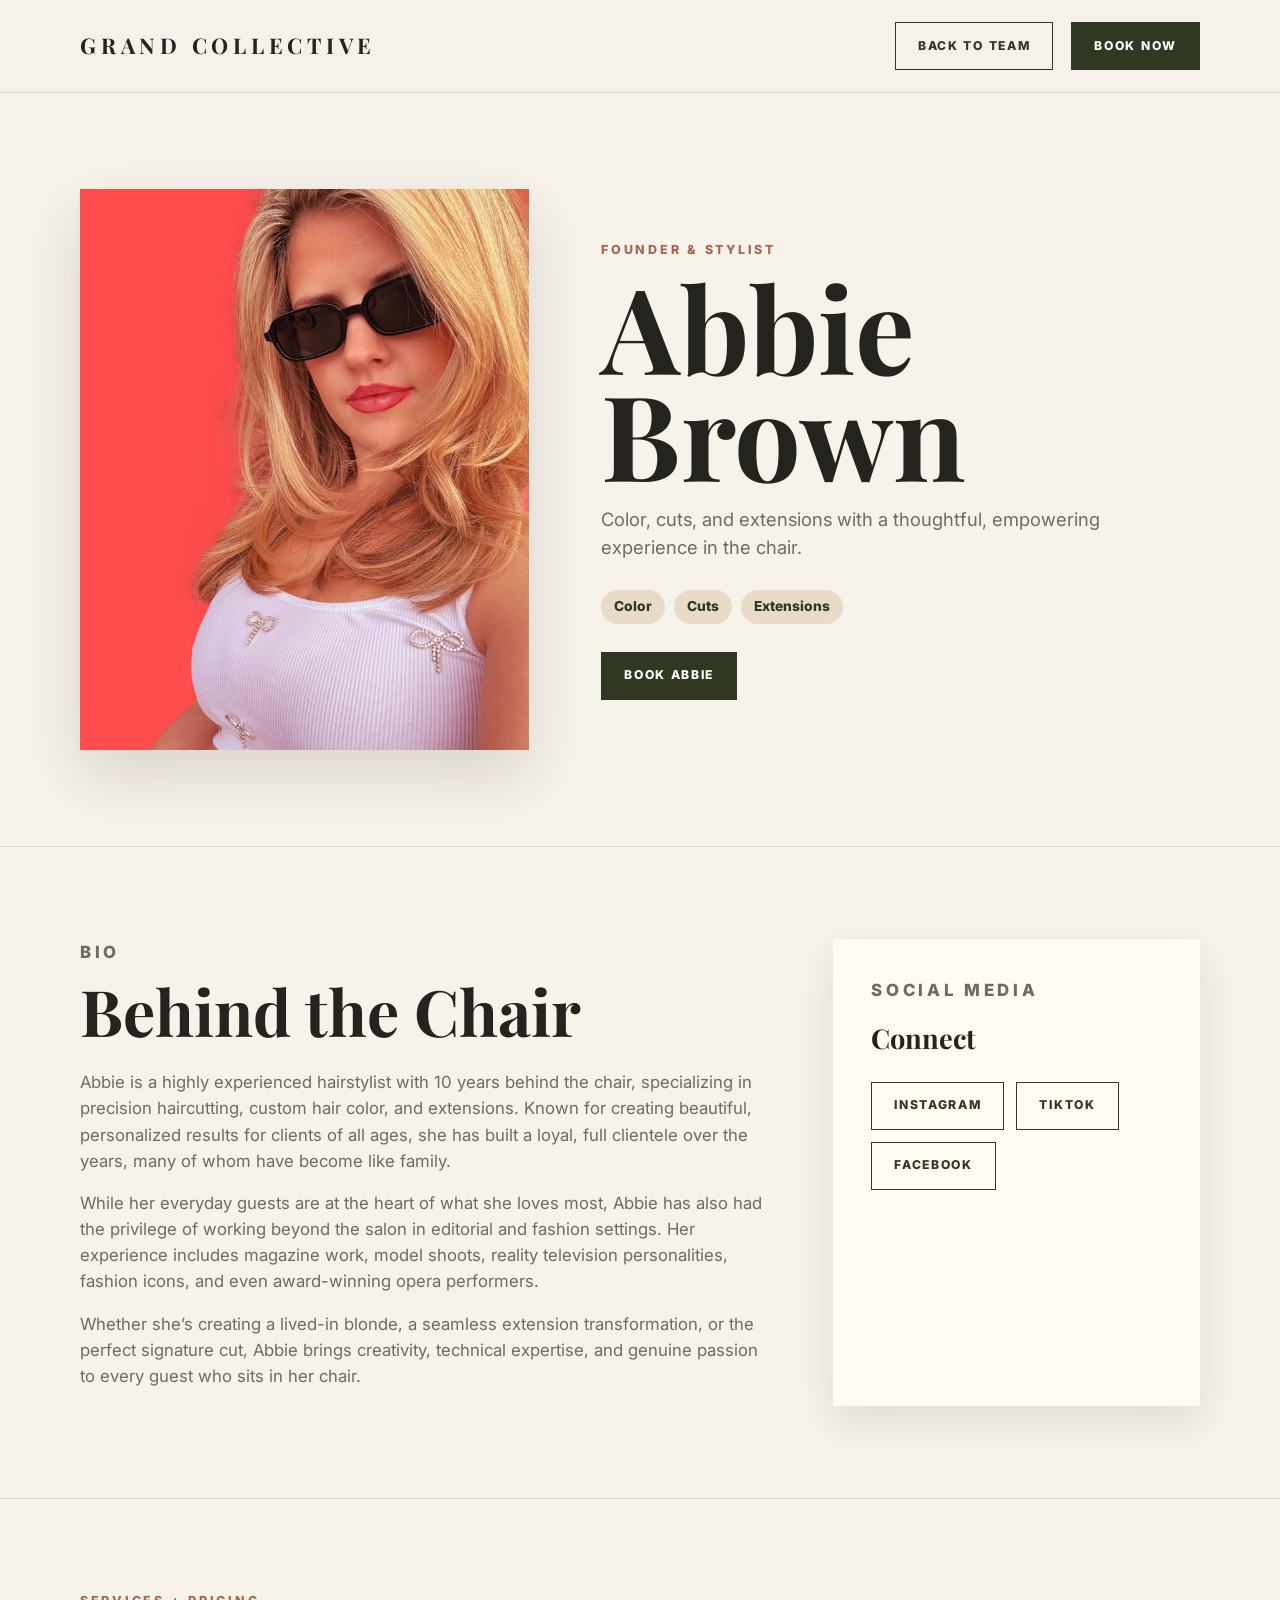
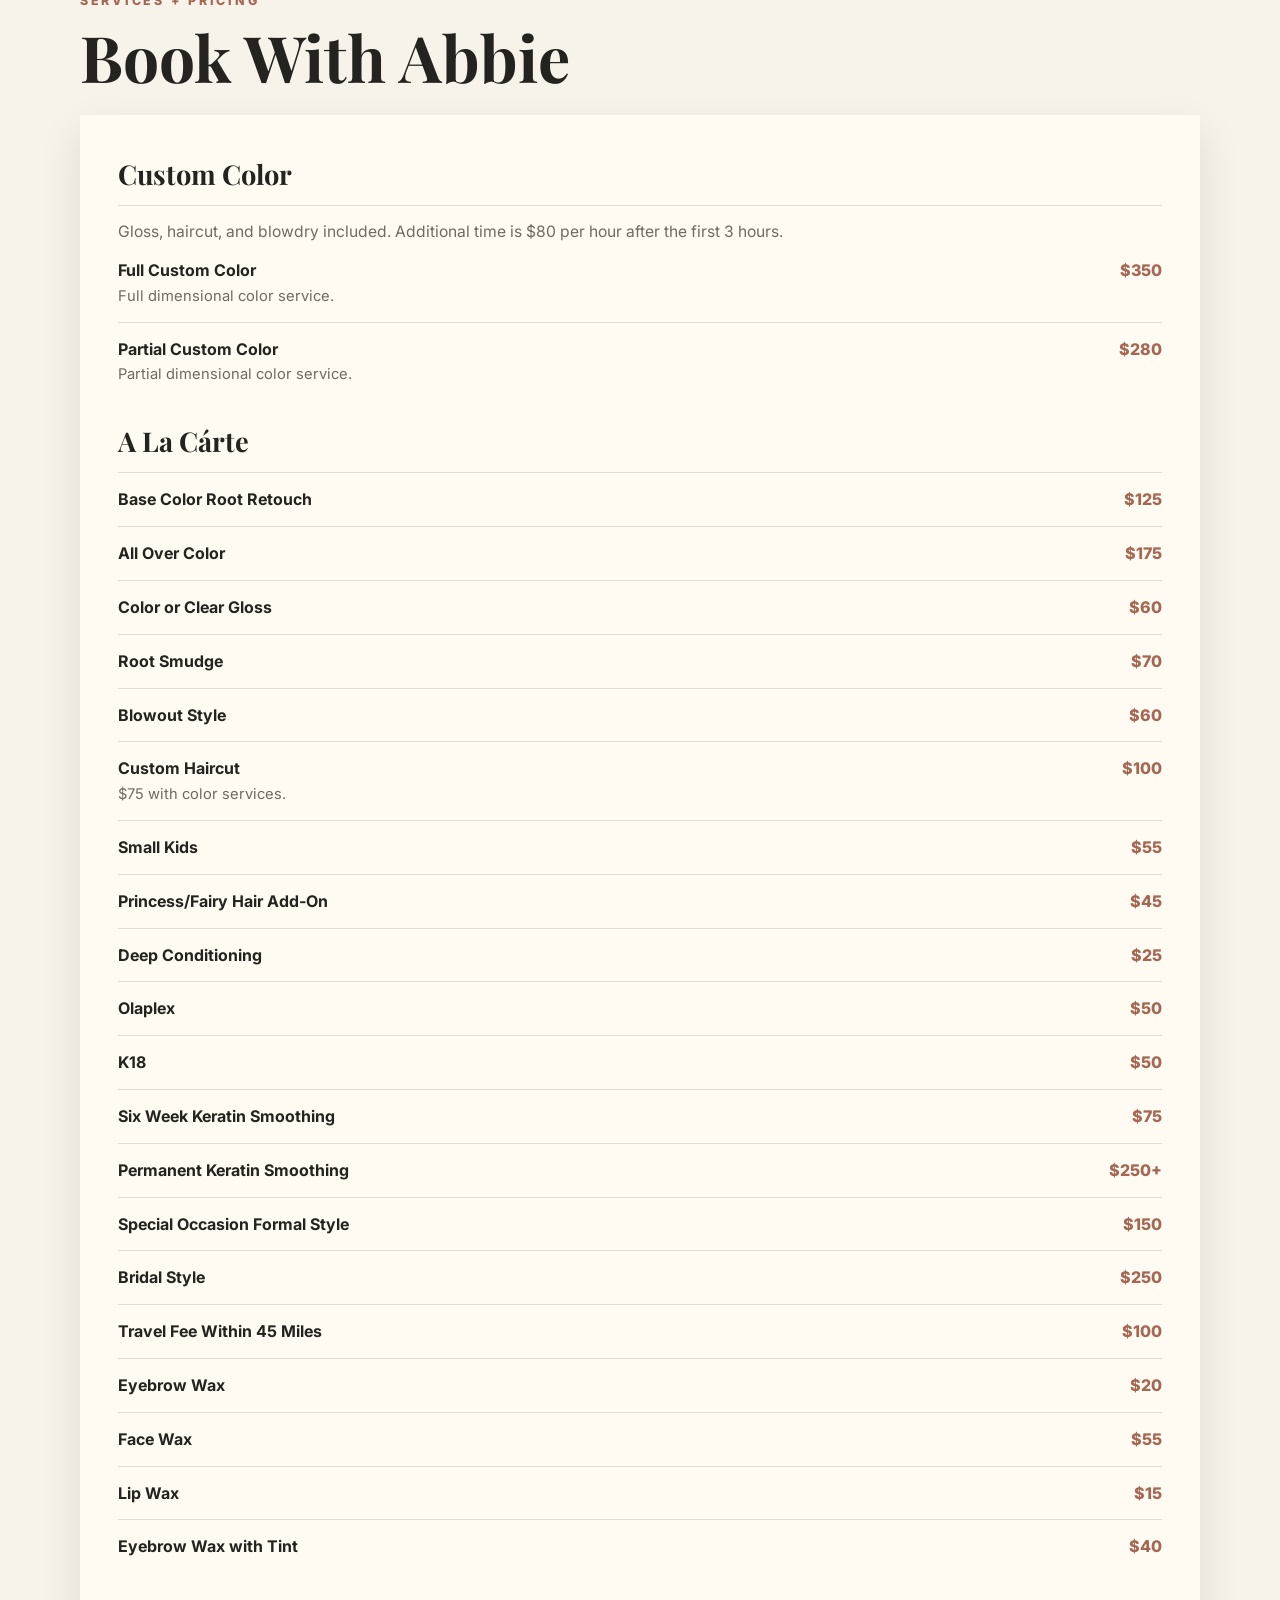
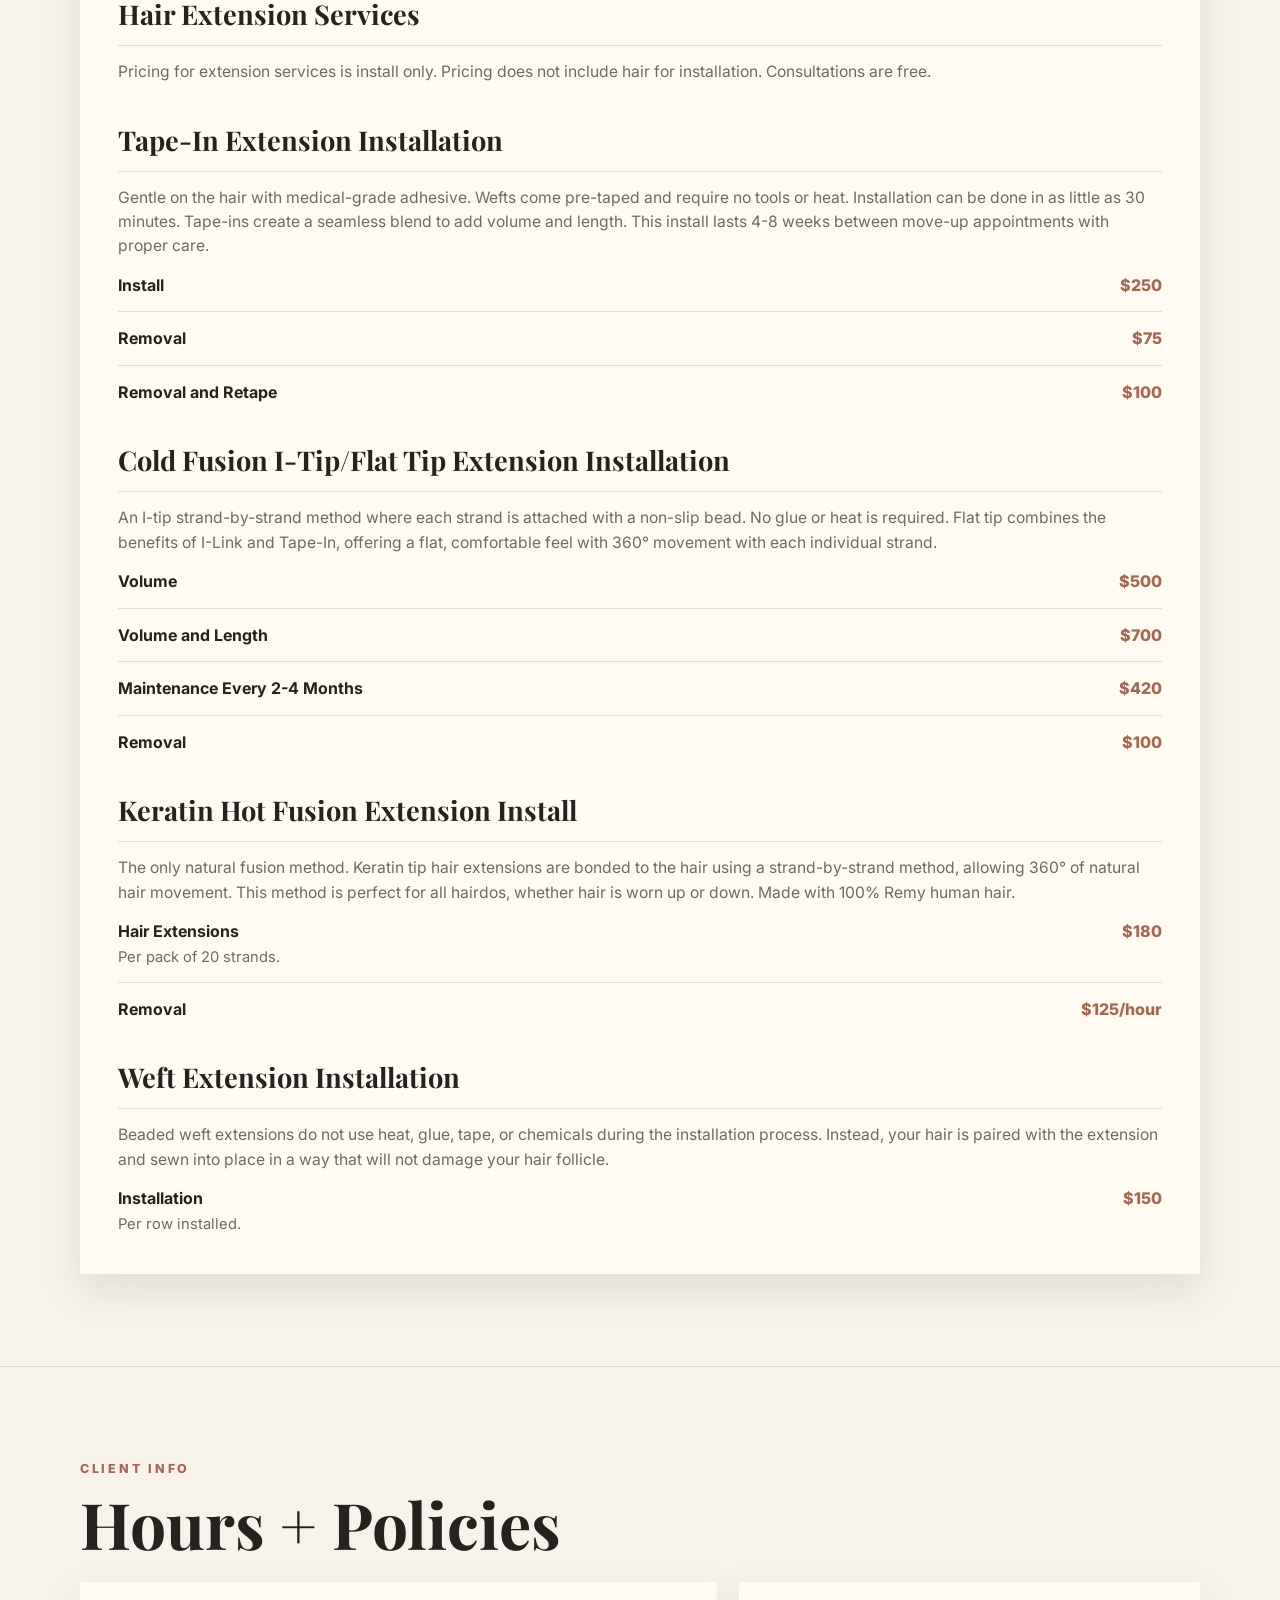
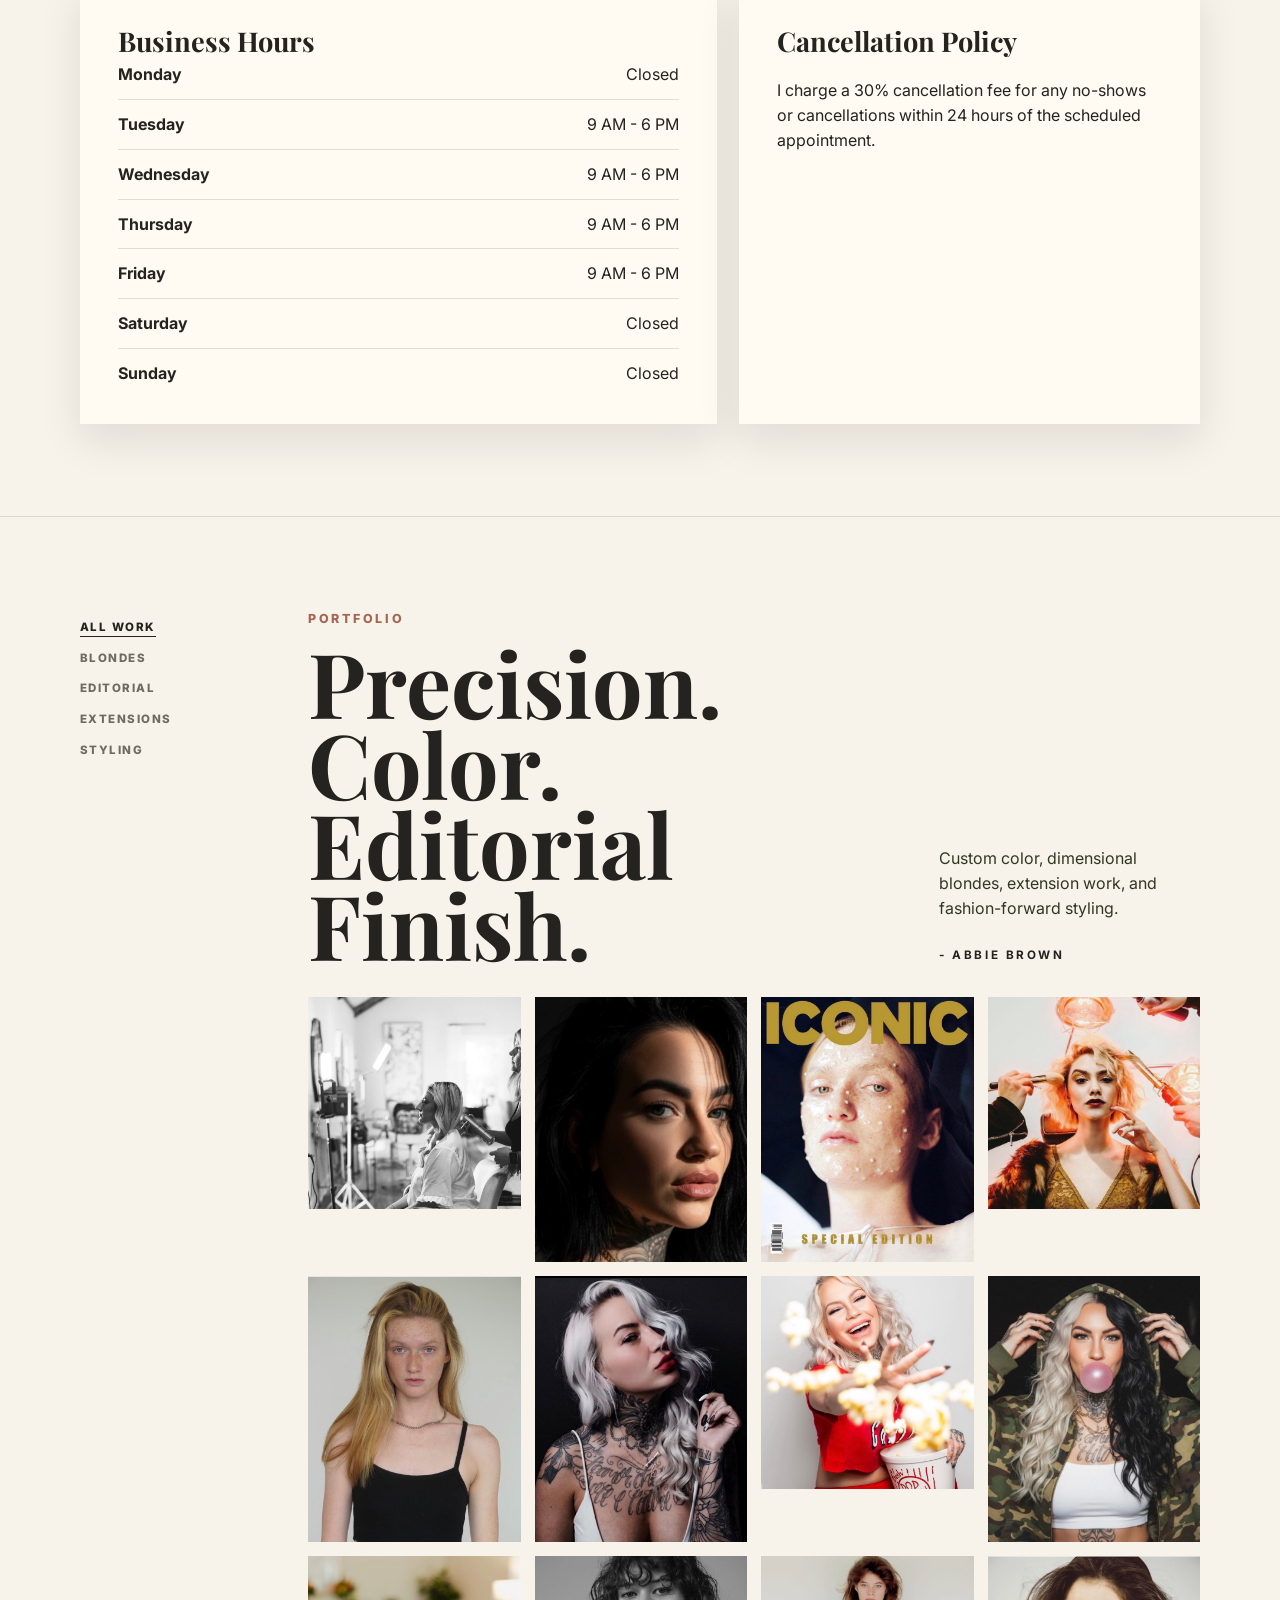
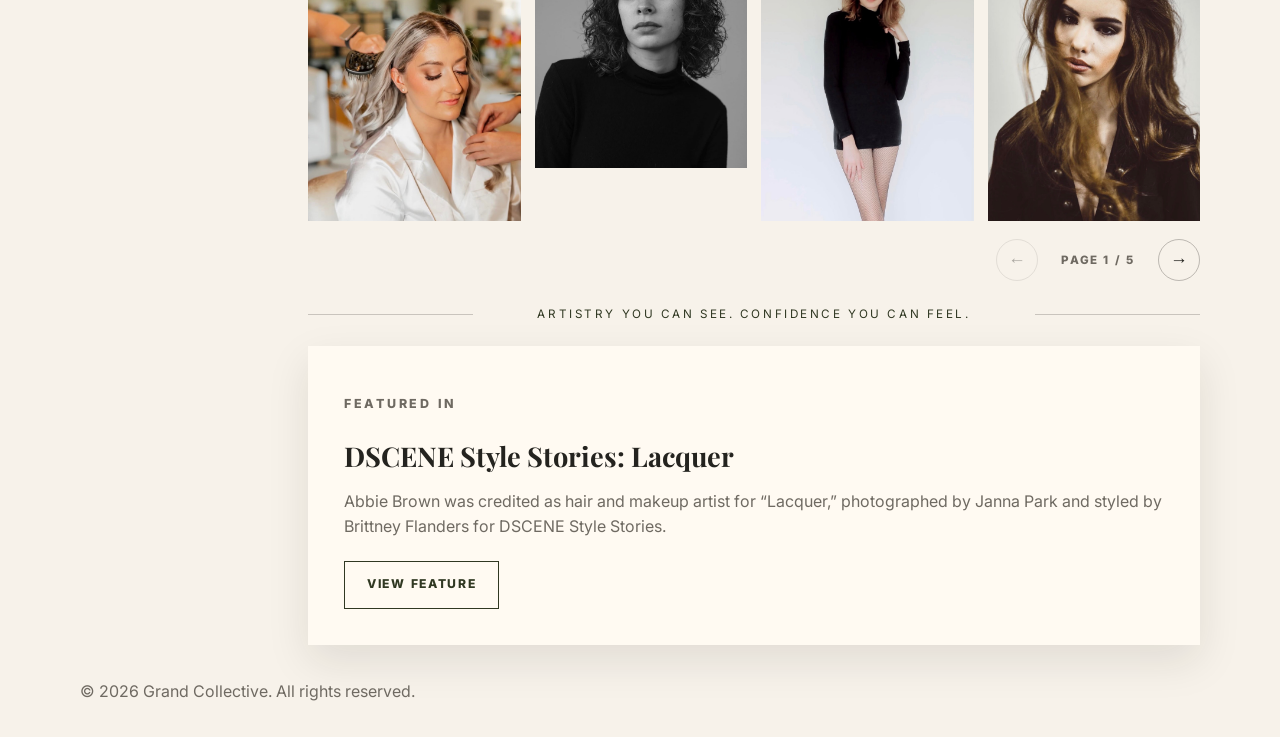
==== commit bb77e9c5: "Details" ====
--- a/abbie-brown.html
+++ b/abbie-brown.html
@@ -566,7 +566,7 @@
         <div class="shell hero-grid">
           <img
             class="portrait"
-            src="https://scontent-atl3-3.xx.fbcdn.net/v/t51.82787-15/645828600_18410996041132107_3146058509000540786_n.jpg?_nc_cat=110&ccb=1-7&_nc_sid=13d280&_nc_ohc=li1byOD70IgQ7kNvwHXrajr&_nc_oc=AdpPL_FQhlfdvkfmpKuUC0N3AaipbnE9xG3eQyv5bgI722FaXKbrHOtxYbBy1-VGNukWis0WMuGWxEHHqZU8U7DI&_nc_zt=23&_nc_ht=scontent-atl3-3.xx&_nc_gid=JzuvWcwWNHqsFKh1lFBW8g&_nc_ss=7b2a8&oh=00_Af6SgL-Ng6SJJpRJ5q_Zm3h-JYjQXnUCcD03-8H7LQjuSw&oe=69FB43D0"
+            src="assets/abbie-profile.jpg"
             alt="Abbie Brown"
           />
           <div>
@@ -812,7 +812,7 @@
               <figure class="portfolio-piece" data-categories="editorial styling">
                 <img src="assets/abbie-portfolio-8059.jpeg" alt="Abbie Brown portfolio work" />
               </figure>
-              <figure class="portfolio-piece" data-categories="editorial styling">
+              <figure class="portfolio-piece" data-categories="editorial">
                 <img src="assets/abbie-portfolio-7989.jpeg" alt="Abbie Brown portfolio work" />
               </figure>
               <figure class="portfolio-piece" data-categories="editorial styling">
@@ -821,16 +821,16 @@
               <figure class="portfolio-piece" data-categories="editorial styling">
                 <img src="assets/abbie-portfolio-7994.jpeg" alt="Abbie Brown portfolio work" />
               </figure>
-              <figure class="portfolio-piece" data-categories="editorial styling">
+              <figure class="portfolio-piece" data-categories="blondes editorial styling">
                 <img src="assets/abbie-portfolio-8023.jpeg" alt="Abbie Brown portfolio work" />
               </figure>
-              <figure class="portfolio-piece" data-categories="editorial styling">
+              <figure class="portfolio-piece" data-categories="blondes editorial styling">
                 <img src="assets/abbie-portfolio-8028.jpeg" alt="Abbie Brown portfolio work" />
               </figure>
-              <figure class="portfolio-piece" data-categories="editorial styling">
+              <figure class="portfolio-piece" data-categories="blondes editorial styling">
                 <img src="assets/abbie-portfolio-8047.jpeg" alt="Abbie Brown portfolio work" />
               </figure>
-              <figure class="portfolio-piece" data-categories="editorial styling">
+              <figure class="portfolio-piece" data-categories="blondes styling">
                 <img src="assets/abbie-portfolio-8045.jpeg" alt="Abbie Brown portfolio work" />
               </figure>
               <figure class="portfolio-piece" data-categories="editorial styling">
@@ -839,7 +839,7 @@
               <figure class="portfolio-piece" data-categories="editorial styling">
                 <img src="assets/abbie-portfolio-8021.jpeg" alt="Abbie Brown portfolio work" />
               </figure>
-              <figure class="portfolio-piece" data-categories="editorial styling">
+              <figure class="portfolio-piece" data-categories="editorial">
                 <img src="assets/abbie-portfolio-8008.jpeg" alt="Abbie Brown portfolio work" />
               </figure>
               <figure class="portfolio-piece" data-categories="editorial styling">
@@ -848,118 +848,118 @@
               <figure class="portfolio-piece" data-categories="editorial styling">
                 <img src="assets/abbie-portfolio-8011.jpeg" alt="Abbie Brown portfolio work" />
               </figure>
-              <figure class="portfolio-piece" data-categories="editorial styling">
+              <figure class="portfolio-piece" data-categories="blondes editorial styling">
                 <img src="assets/abbie-portfolio-8053.jpeg" alt="Abbie Brown portfolio work" />
               </figure>
               <figure class="portfolio-piece" data-categories="editorial styling">
                 <img src="assets/abbie-portfolio-8055.jpeg" alt="Abbie Brown portfolio work" />
               </figure>
-              <figure class="portfolio-piece" data-categories="editorial styling">
+              <figure class="portfolio-piece" data-categories="blondes styling">
                 <img src="assets/abbie-portfolio-8041.jpeg" alt="Abbie Brown portfolio work" />
               </figure>
-              <figure class="portfolio-piece" data-categories="editorial styling">
+              <figure class="portfolio-piece" data-categories="blondes editorial styling">
                 <img src="assets/abbie-portfolio-8018.jpeg" alt="Abbie Brown portfolio work" />
               </figure>
-              <figure class="portfolio-piece" data-categories="editorial styling">
+              <figure class="portfolio-piece" data-categories="blondes extensions styling">
                 <img src="assets/abbie-portfolio-8060.jpeg" alt="Abbie Brown portfolio work" />
               </figure>
-              <figure class="portfolio-piece" data-categories="editorial styling">
+              <figure class="portfolio-piece" data-categories="blondes">
                 <img src="assets/abbie-portfolio-8052.jpeg" alt="Abbie Brown portfolio work" />
               </figure>
-              <figure class="portfolio-piece" data-categories="editorial styling">
+              <figure class="portfolio-piece" data-categories="editorial">
                 <img src="assets/abbie-portfolio-7995.jpeg" alt="Abbie Brown portfolio work" />
               </figure>
               <figure class="portfolio-piece" data-categories="editorial styling">
                 <img src="assets/abbie-portfolio-8007.jpeg" alt="Abbie Brown portfolio work" />
               </figure>
-              <figure class="portfolio-piece" data-categories="editorial styling">
+              <figure class="portfolio-piece" data-categories="blondes editorial">
                 <img src="assets/abbie-portfolio-8016.jpeg" alt="Abbie Brown portfolio work" />
               </figure>
-              <figure class="portfolio-piece" data-categories="editorial styling">
+              <figure class="portfolio-piece" data-categories="blondes styling">
                 <img src="assets/abbie-portfolio-8061.jpeg" alt="Abbie Brown portfolio work" />
               </figure>
-              <figure class="portfolio-piece" data-categories="editorial styling">
+              <figure class="portfolio-piece" data-categories="blondes extensions styling">
                 <img src="assets/abbie-portfolio-8064.jpeg" alt="Abbie Brown portfolio work" />
               </figure>
-              <figure class="portfolio-piece" data-categories="editorial styling">
+              <figure class="portfolio-piece" data-categories="blondes styling">
                 <img src="assets/abbie-portfolio-8063.jpeg" alt="Abbie Brown portfolio work" />
               </figure>
               <figure class="portfolio-piece" data-categories="editorial styling">
                 <img src="assets/abbie-portfolio-7987.jpeg" alt="Abbie Brown portfolio work" />
               </figure>
-              <figure class="portfolio-piece" data-categories="editorial styling">
+              <figure class="portfolio-piece" data-categories="editorial">
                 <img src="assets/abbie-portfolio-8013.jpeg" alt="Abbie Brown portfolio work" />
               </figure>
-              <figure class="portfolio-piece" data-categories="editorial styling">
+              <figure class="portfolio-piece" data-categories="editorial">
                 <img src="assets/abbie-portfolio-8027.jpeg" alt="Abbie Brown portfolio work" />
               </figure>
               <figure class="portfolio-piece" data-categories="editorial styling">
                 <img src="assets/abbie-portfolio-8029.jpeg" alt="Abbie Brown portfolio work" />
               </figure>
-              <figure class="portfolio-piece" data-categories="editorial styling">
+              <figure class="portfolio-piece" data-categories="blondes">
                 <img src="assets/abbie-portfolio-8065.jpeg" alt="Abbie Brown portfolio work" />
               </figure>
               <figure class="portfolio-piece" data-categories="editorial styling">
                 <img src="assets/abbie-portfolio-8005.jpeg" alt="Abbie Brown portfolio work" />
               </figure>
-              <figure class="portfolio-piece" data-categories="editorial styling">
+              <figure class="portfolio-piece" data-categories="blondes styling">
                 <img src="assets/abbie-portfolio-8051.jpeg" alt="Abbie Brown portfolio work" />
               </figure>
-              <figure class="portfolio-piece" data-categories="editorial styling">
+              <figure class="portfolio-piece" data-categories="blondes styling">
                 <img src="assets/abbie-portfolio-8054.jpeg" alt="Abbie Brown portfolio work" />
               </figure>
-              <figure class="portfolio-piece" data-categories="editorial styling">
+              <figure class="portfolio-piece" data-categories="blondes styling">
                 <img src="assets/abbie-portfolio-8037.jpeg" alt="Abbie Brown portfolio work" />
               </figure>
-              <figure class="portfolio-piece" data-categories="editorial styling">
+              <figure class="portfolio-piece" data-categories="editorial">
                 <img src="assets/abbie-portfolio-8026.jpeg" alt="Abbie Brown portfolio work" />
               </figure>
-              <figure class="portfolio-piece" data-categories="editorial styling">
+              <figure class="portfolio-piece" data-categories="editorial">
                 <img src="assets/abbie-portfolio-7993.jpeg" alt="Abbie Brown portfolio work" />
               </figure>
-              <figure class="portfolio-piece" data-categories="editorial styling">
+              <figure class="portfolio-piece" data-categories="editorial">
                 <img src="assets/abbie-portfolio-7992.jpeg" alt="Abbie Brown portfolio work" />
               </figure>
-              <figure class="portfolio-piece" data-categories="editorial styling">
+              <figure class="portfolio-piece" data-categories="blondes styling">
                 <img src="assets/abbie-portfolio-8036.jpeg" alt="Abbie Brown portfolio work" />
               </figure>
-              <figure class="portfolio-piece" data-categories="editorial styling">
+              <figure class="portfolio-piece" data-categories="blondes styling">
                 <img src="assets/abbie-portfolio-8062.jpeg" alt="Abbie Brown portfolio work" />
               </figure>
-              <figure class="portfolio-piece" data-categories="editorial styling">
+              <figure class="portfolio-piece" data-categories="editorial">
                 <img src="assets/abbie-portfolio-8030.jpeg" alt="Abbie Brown portfolio work" />
               </figure>
-              <figure class="portfolio-piece" data-categories="editorial styling">
+              <figure class="portfolio-piece" data-categories="blondes styling">
                 <img src="assets/abbie-portfolio-8043.jpeg" alt="Abbie Brown portfolio work" />
               </figure>
-              <figure class="portfolio-piece" data-categories="editorial styling">
+              <figure class="portfolio-piece" data-categories="blondes editorial">
                 <img src="assets/abbie-portfolio-8017.jpeg" alt="Abbie Brown portfolio work" />
               </figure>
-              <figure class="portfolio-piece" data-categories="editorial styling">
+              <figure class="portfolio-piece" data-categories="editorial">
                 <img src="assets/abbie-portfolio-8019.jpeg" alt="Abbie Brown portfolio work" />
               </figure>
-              <figure class="portfolio-piece" data-categories="editorial styling">
+              <figure class="portfolio-piece" data-categories="editorial">
                 <img src="assets/abbie-portfolio-8056.jpeg" alt="Abbie Brown portfolio work" />
               </figure>
-              <figure class="portfolio-piece" data-categories="editorial styling">
+              <figure class="portfolio-piece" data-categories="editorial">
                 <img src="assets/abbie-portfolio-8020.jpeg" alt="Abbie Brown portfolio work" />
               </figure>
-              <figure class="portfolio-piece" data-categories="editorial styling">
+              <figure class="portfolio-piece" data-categories="editorial">
                 <img src="assets/abbie-portfolio-8015.jpeg" alt="Abbie Brown portfolio work" />
               </figure>
-              <figure class="portfolio-piece" data-categories="editorial styling">
+              <figure class="portfolio-piece" data-categories="blondes editorial">
                 <img src="assets/abbie-portfolio-7990.jpeg" alt="Abbie Brown portfolio work" />
               </figure>
-              <figure class="portfolio-piece" data-categories="editorial styling">
+              <figure class="portfolio-piece" data-categories="editorial">
                 <img src="assets/abbie-portfolio-7999.jpeg" alt="Abbie Brown portfolio work" />
               </figure>
               <figure class="portfolio-piece" data-categories="editorial styling">
                 <img src="assets/abbie-portfolio-8006.jpeg" alt="Abbie Brown portfolio work" />
               </figure>
-              <figure class="portfolio-piece" data-categories="editorial styling">
+              <figure class="portfolio-piece" data-categories="editorial">
                 <img src="assets/abbie-portfolio-7988.jpeg" alt="Abbie Brown portfolio work" />
               </figure>
-              <figure class="portfolio-piece" data-categories="editorial styling">
+              <figure class="portfolio-piece" data-categories="blondes styling">
                 <img src="assets/abbie-portfolio-8042.jpeg" alt="Abbie Brown portfolio work" />
               </figure>
               <figure class="portfolio-piece" data-categories="editorial styling">
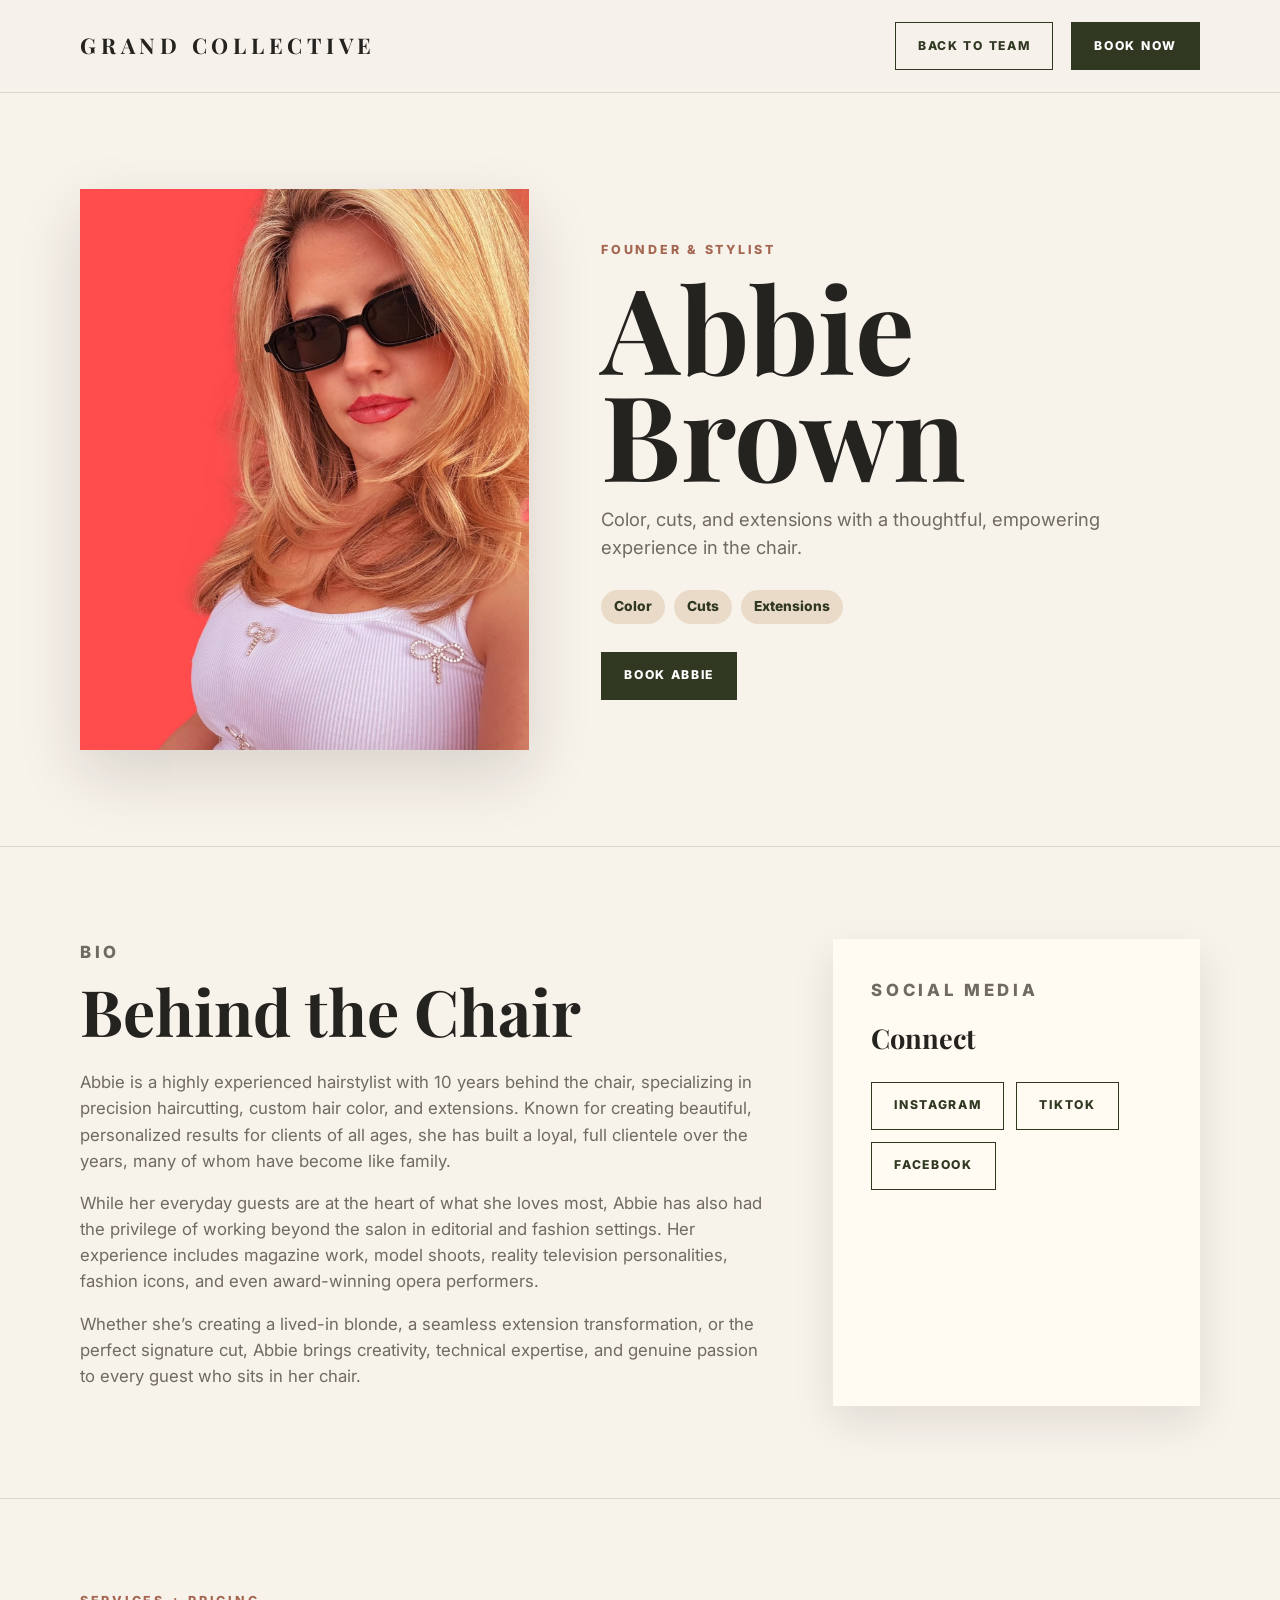
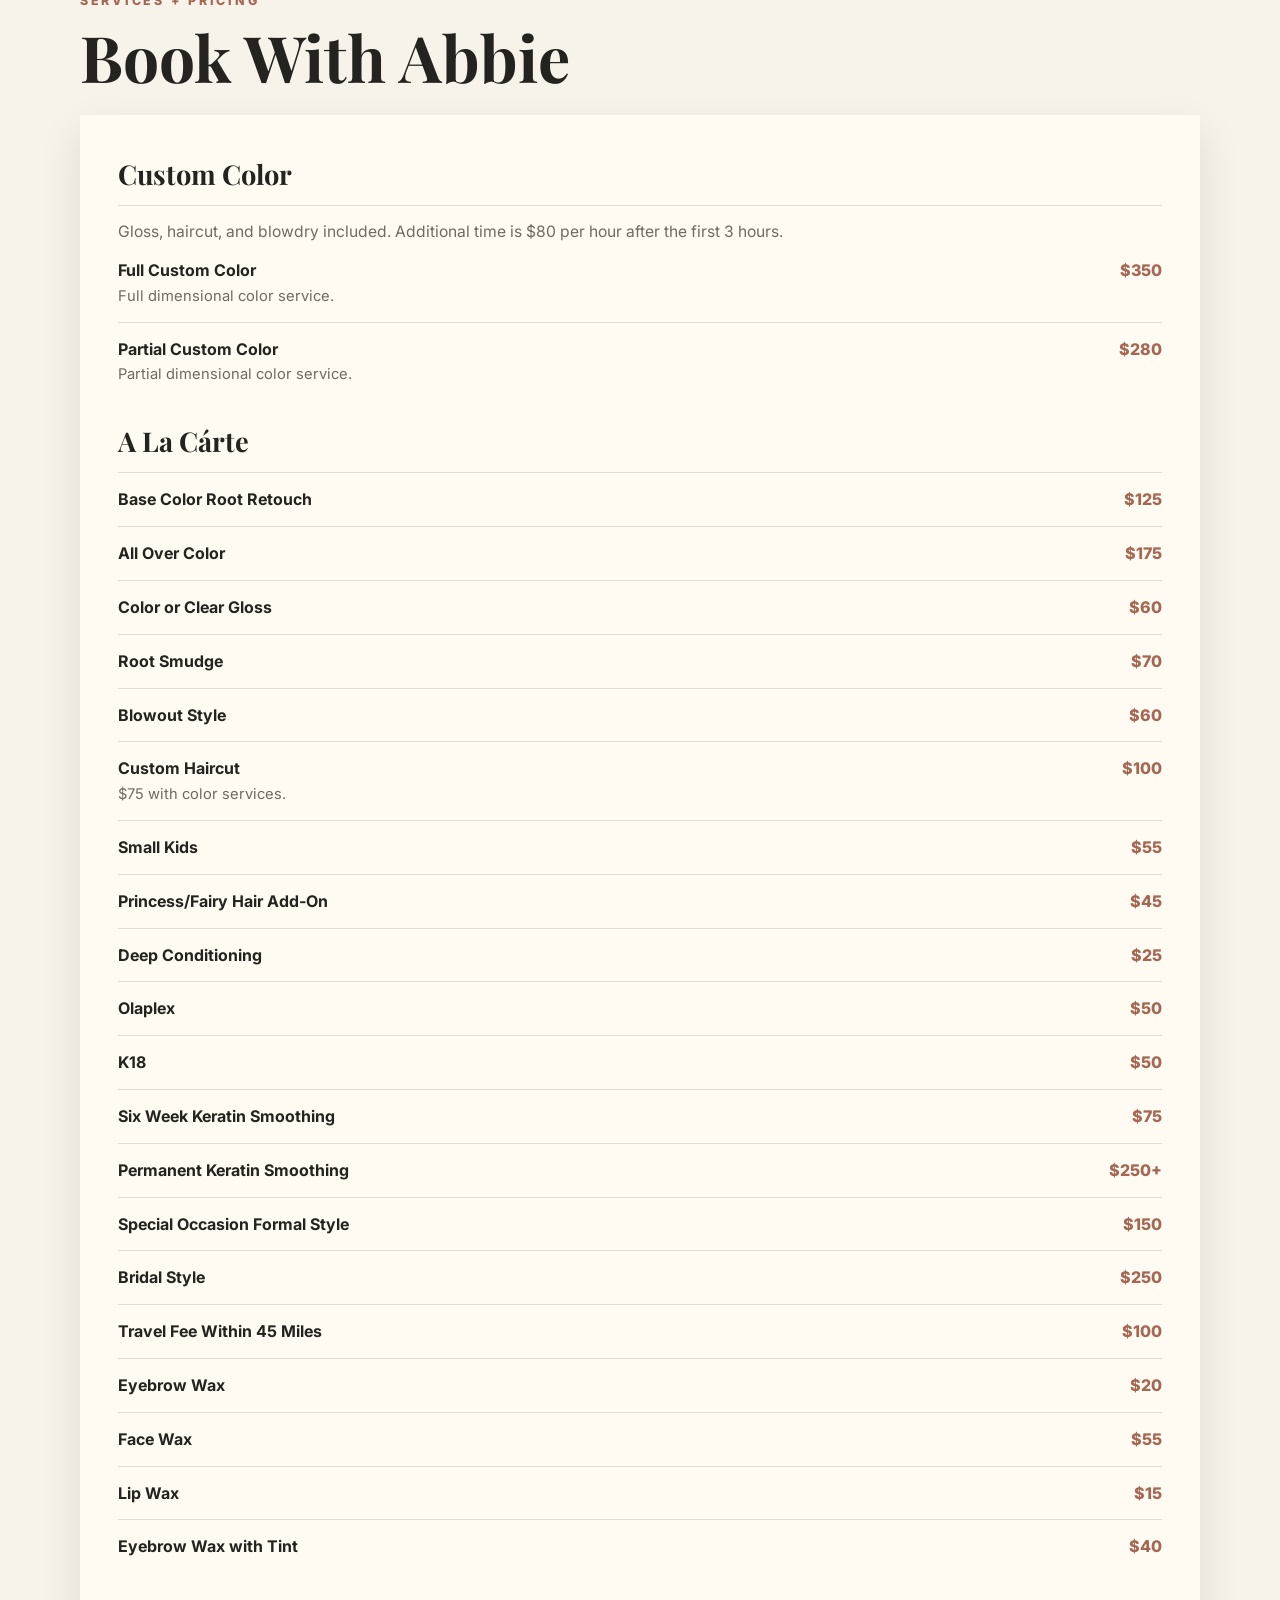
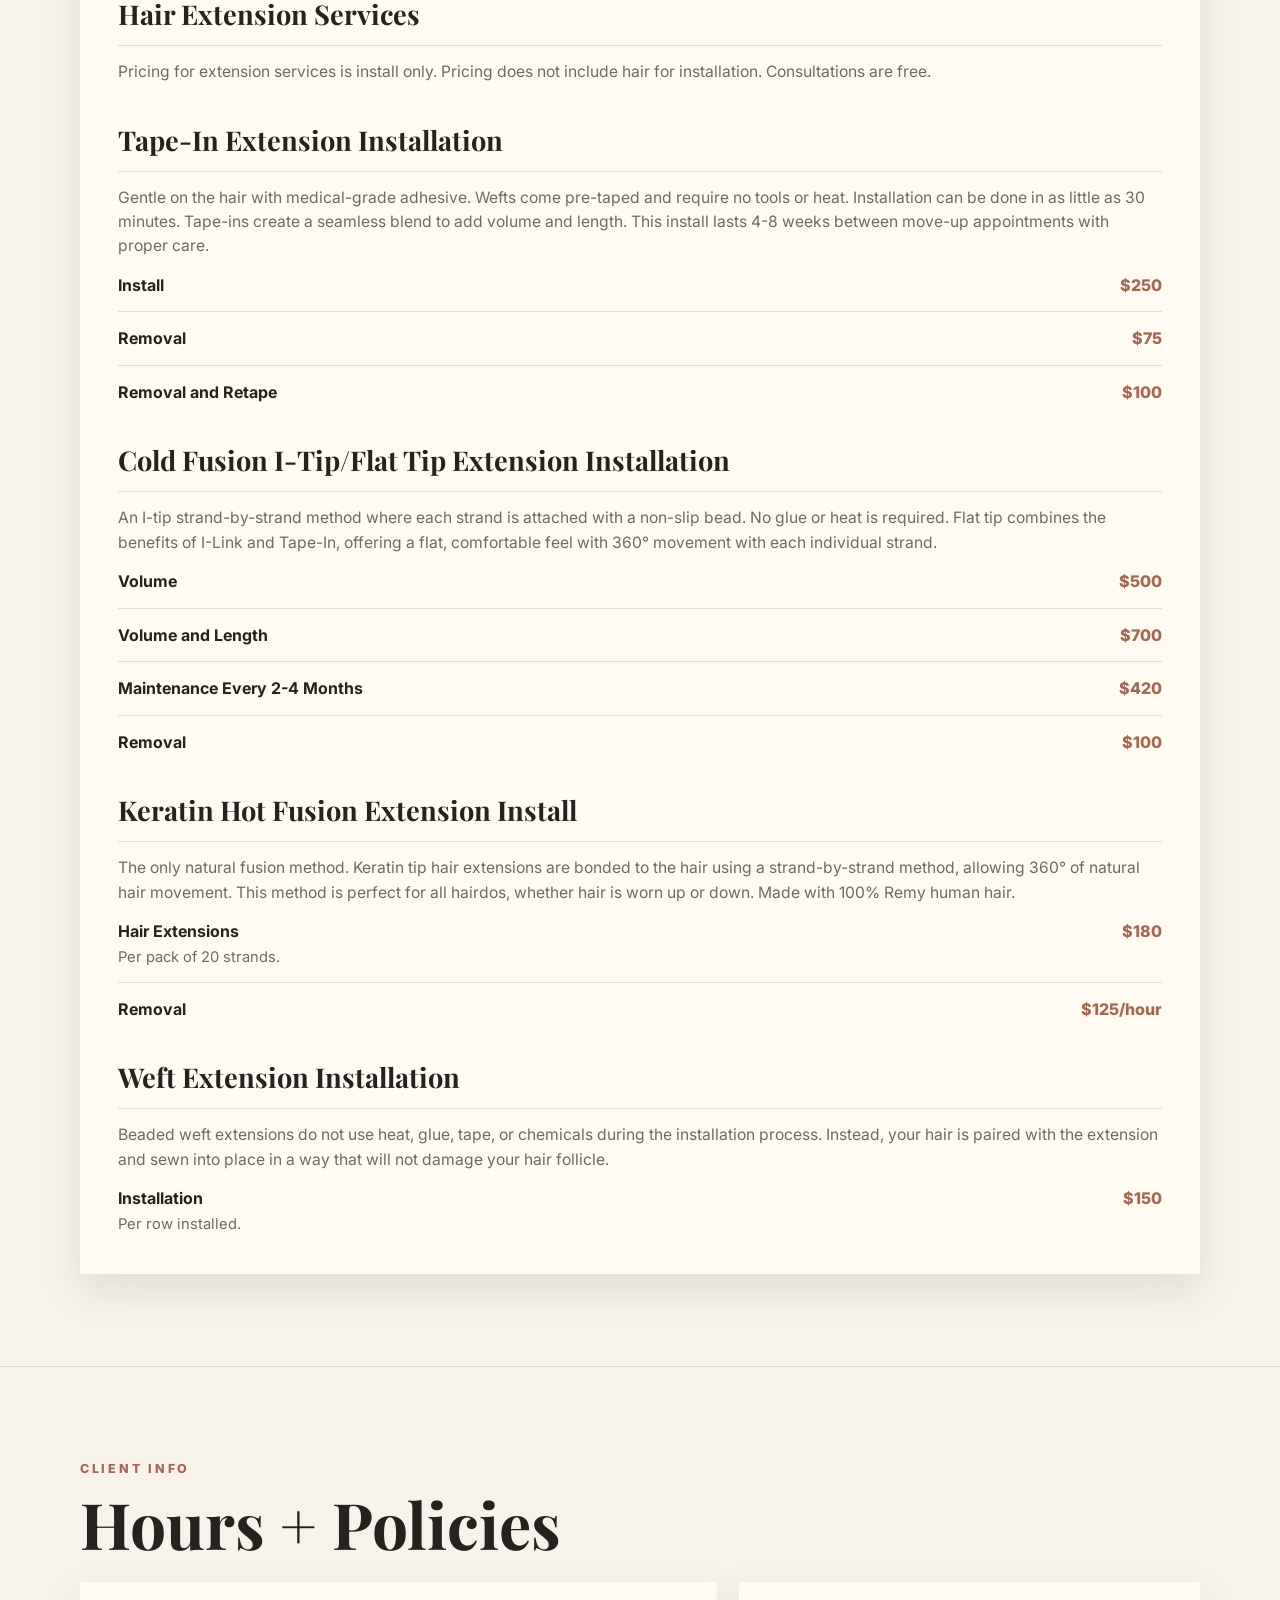
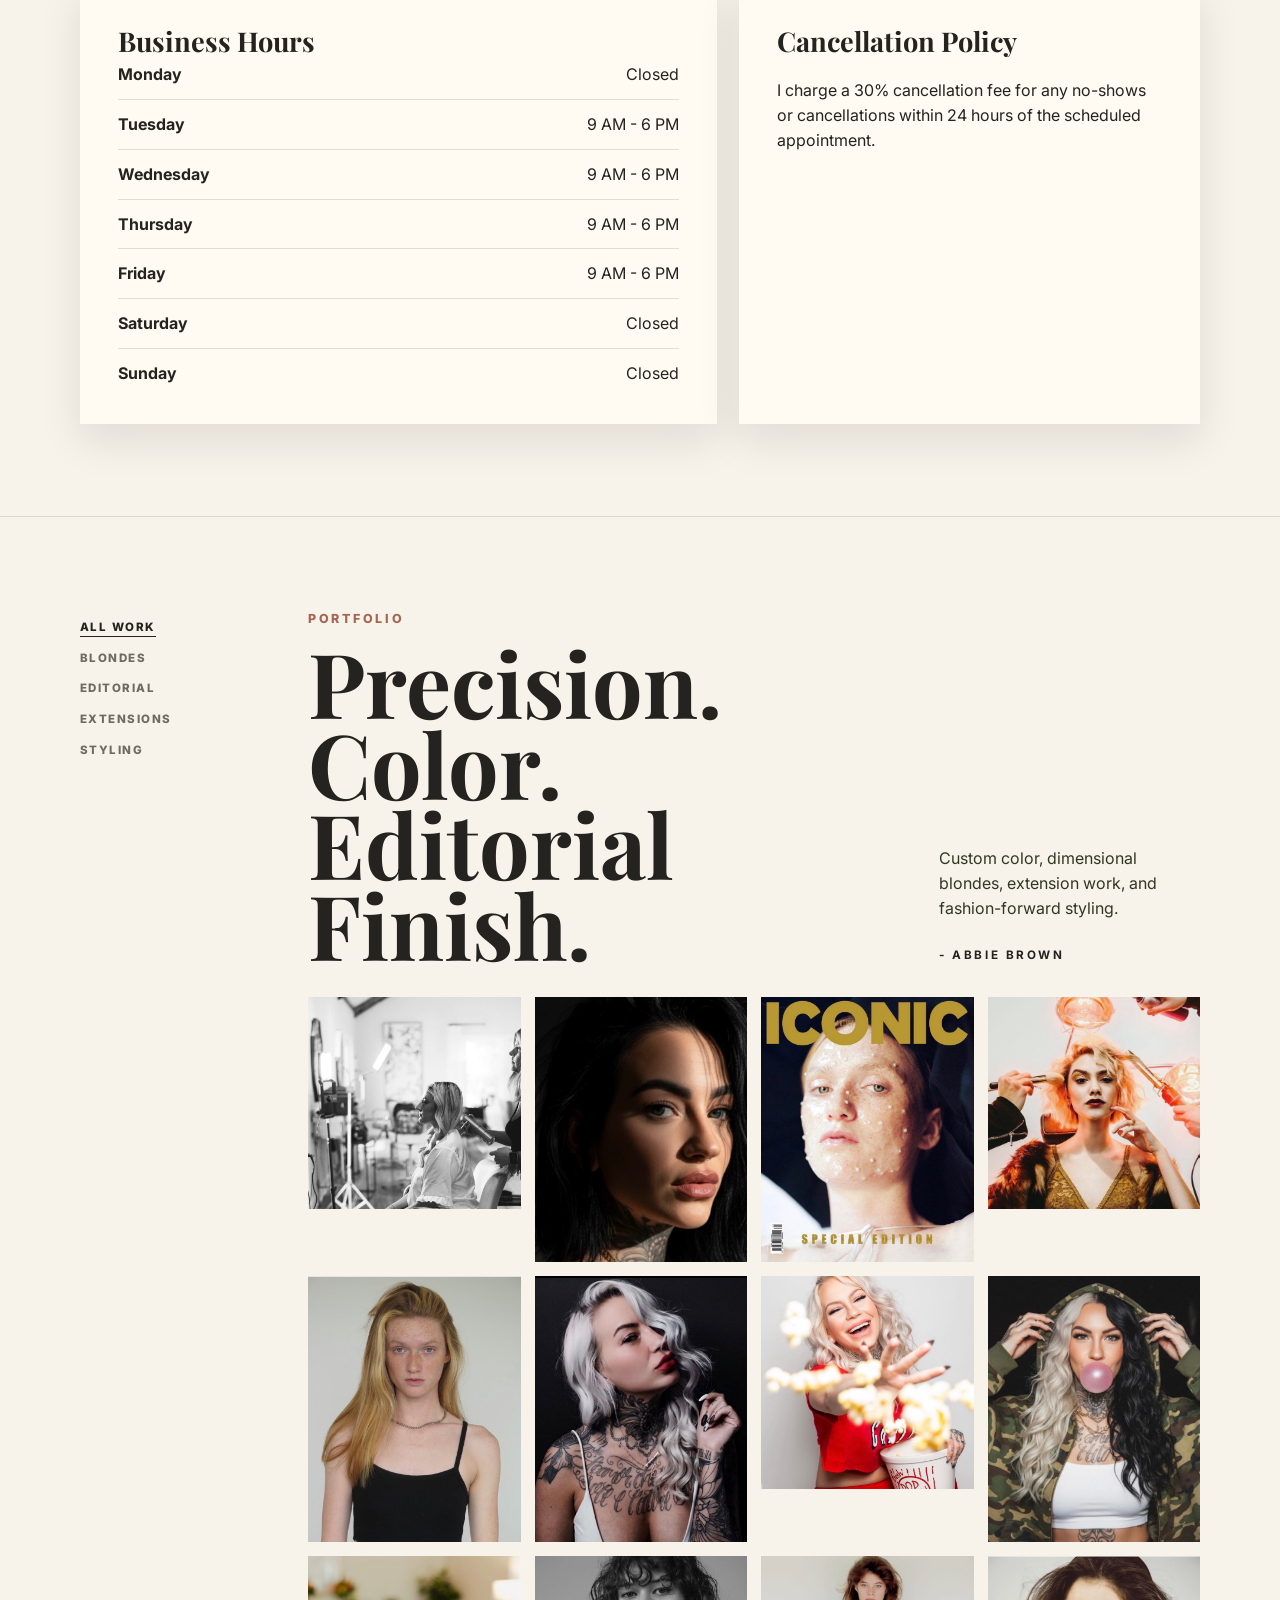
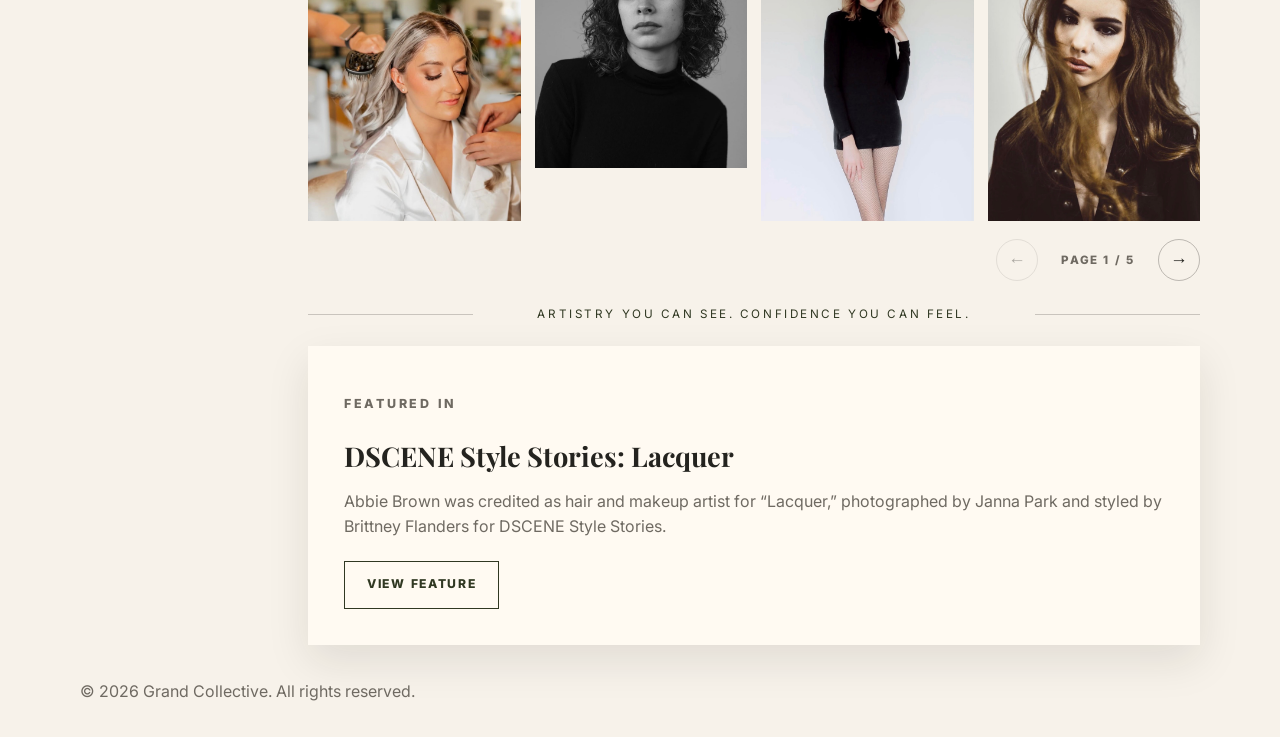
==== commit aa05d7b5: "Updates" ====
--- a/abbie-brown.html
+++ b/abbie-brown.html
@@ -121,7 +121,7 @@
       .portrait {
         aspect-ratio: 4 / 5;
         object-fit: cover;
-        object-position: center 30%;
+        object-position: center top;
         box-shadow: var(--shadow);
       }
 
@@ -565,7 +565,7 @@
       <section class="hero">
         <div class="shell hero-grid">
           <img
-            class="portrait"
+            class="portrait abbie-brown-photo"
             src="assets/abbie-profile.jpg"
             alt="Abbie Brown"
           />
